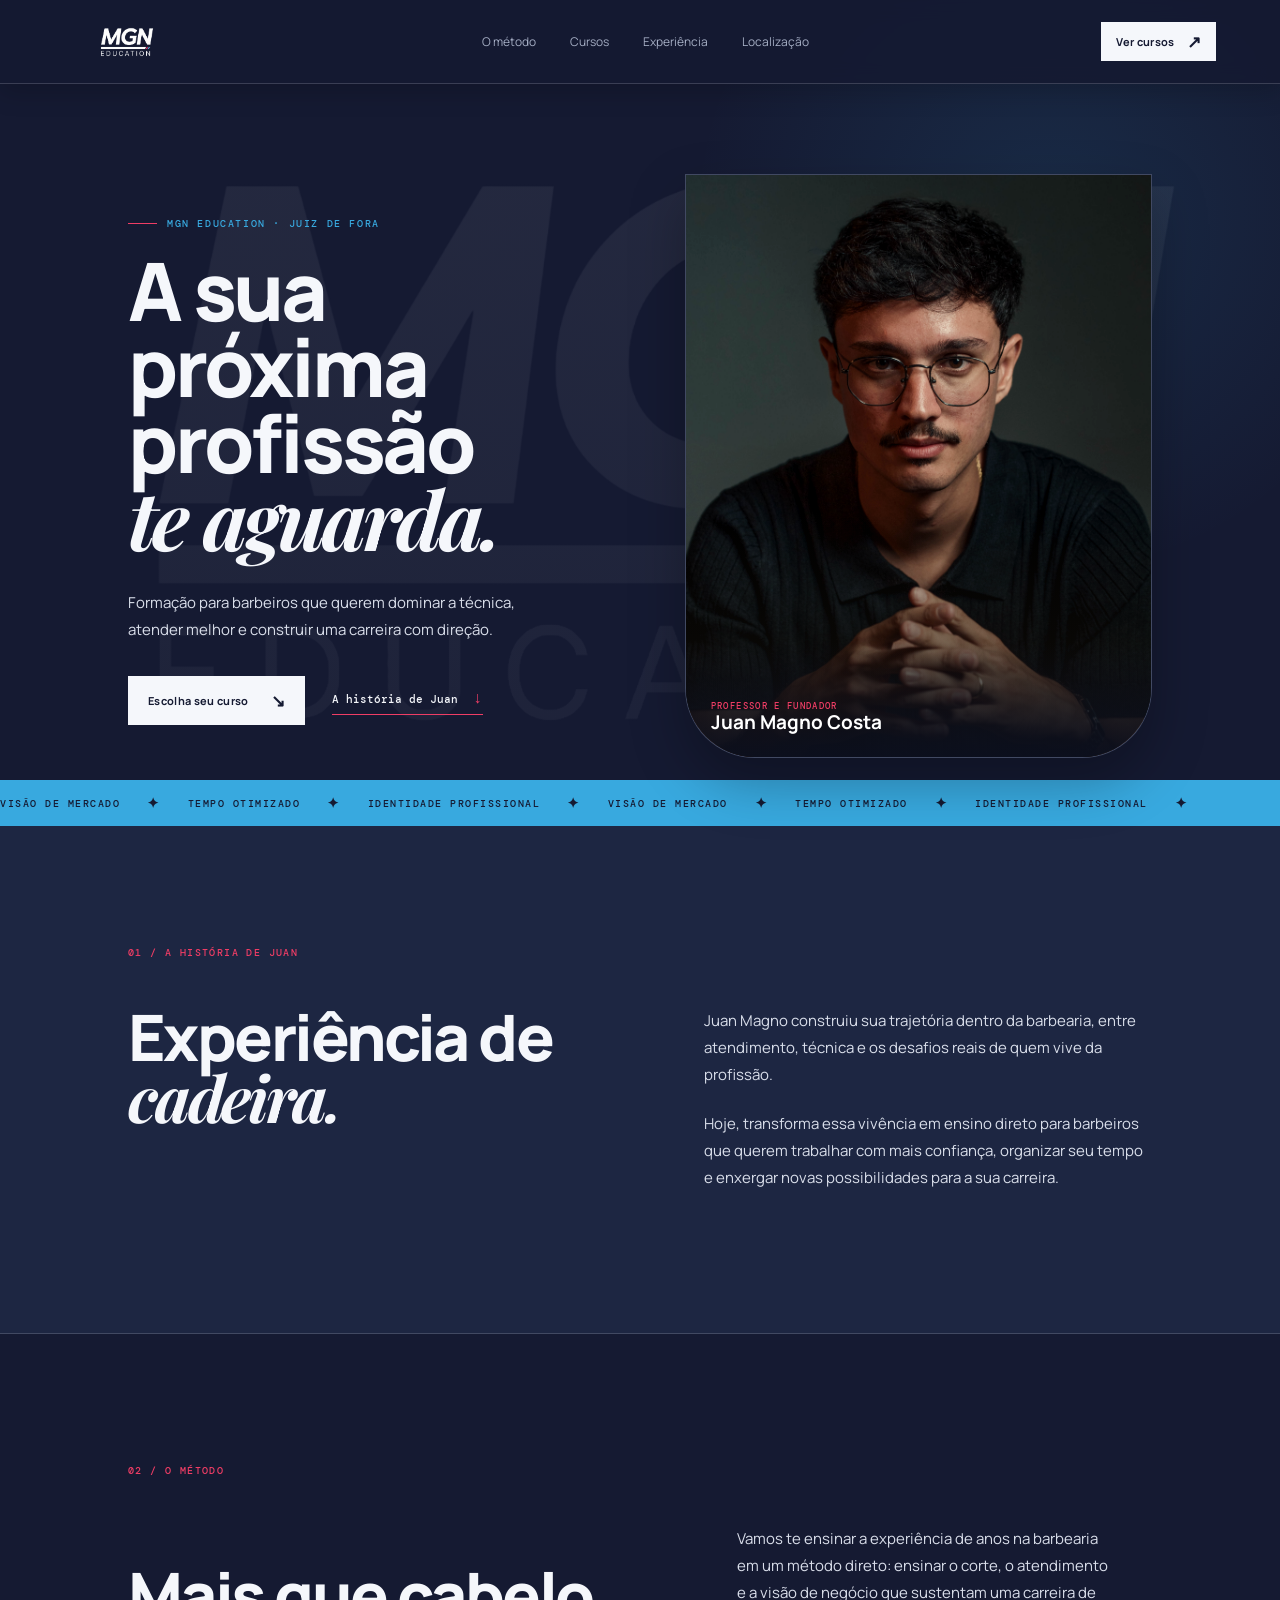
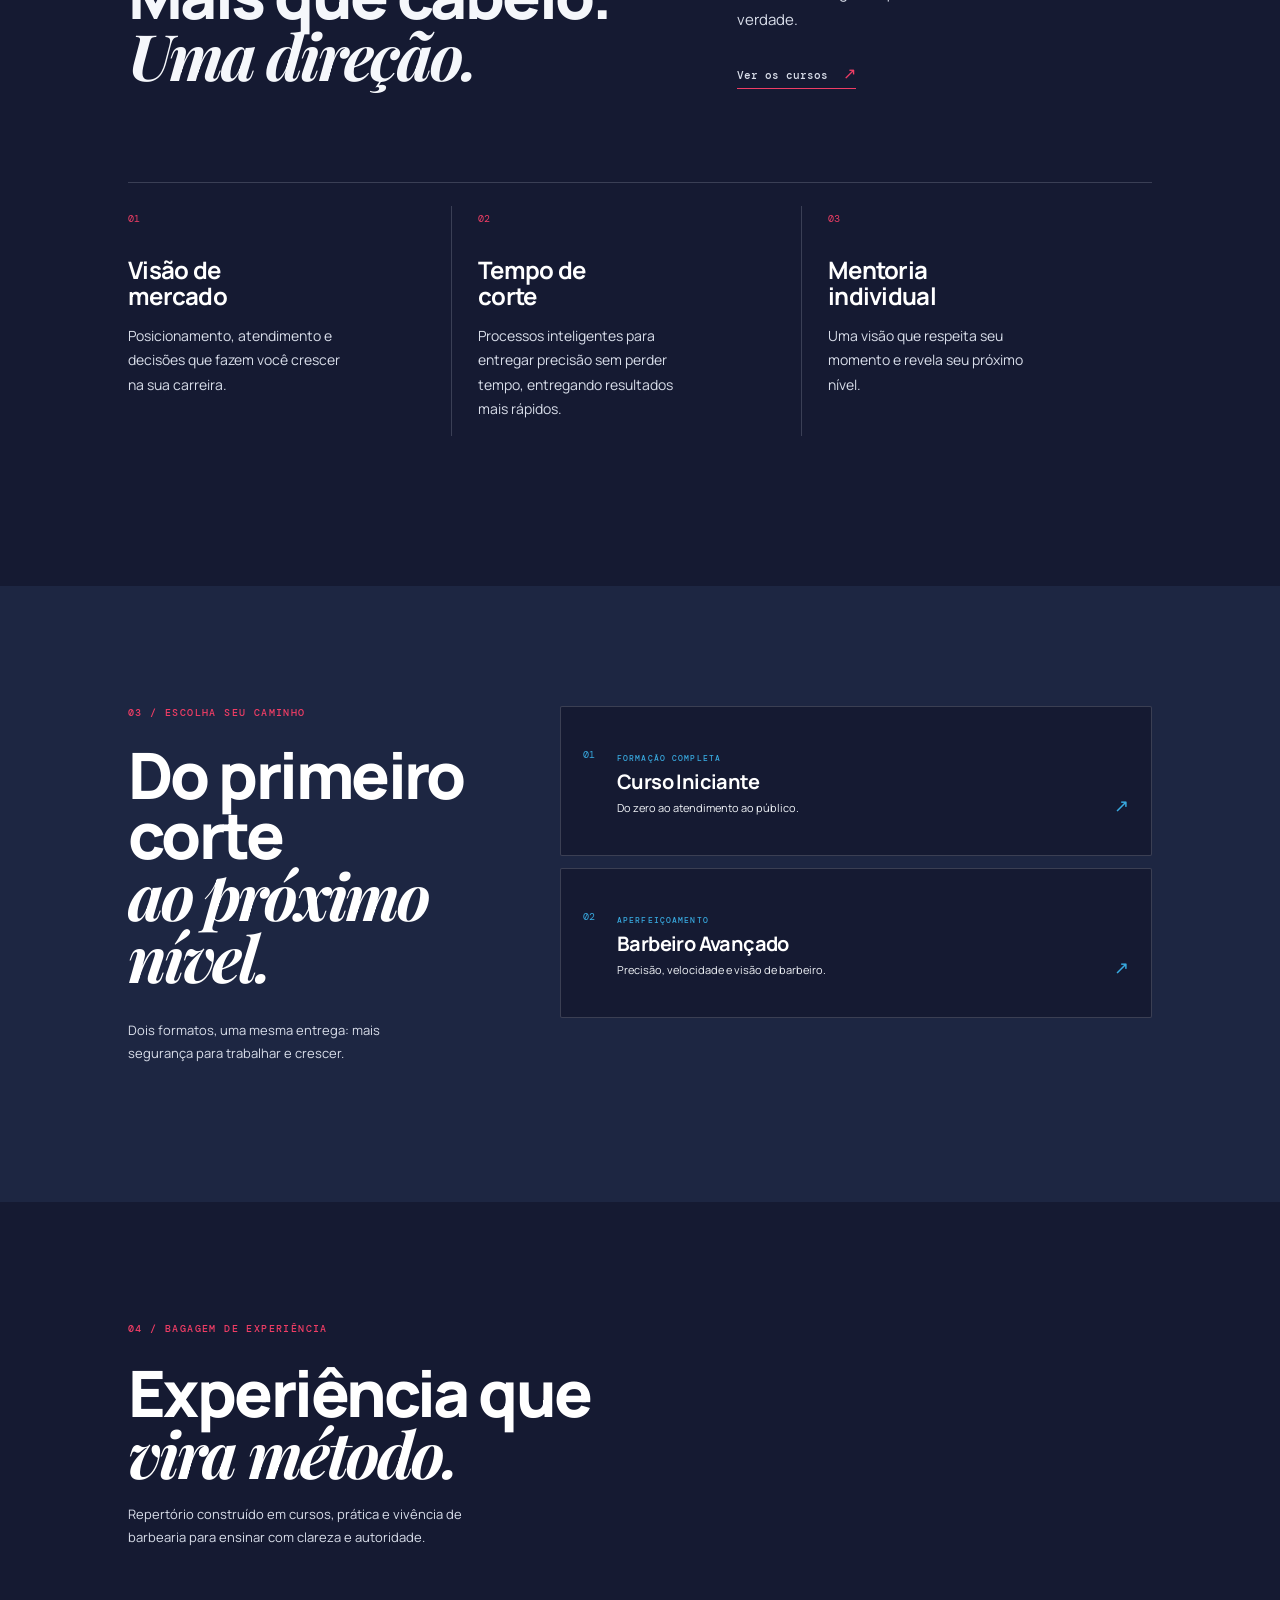
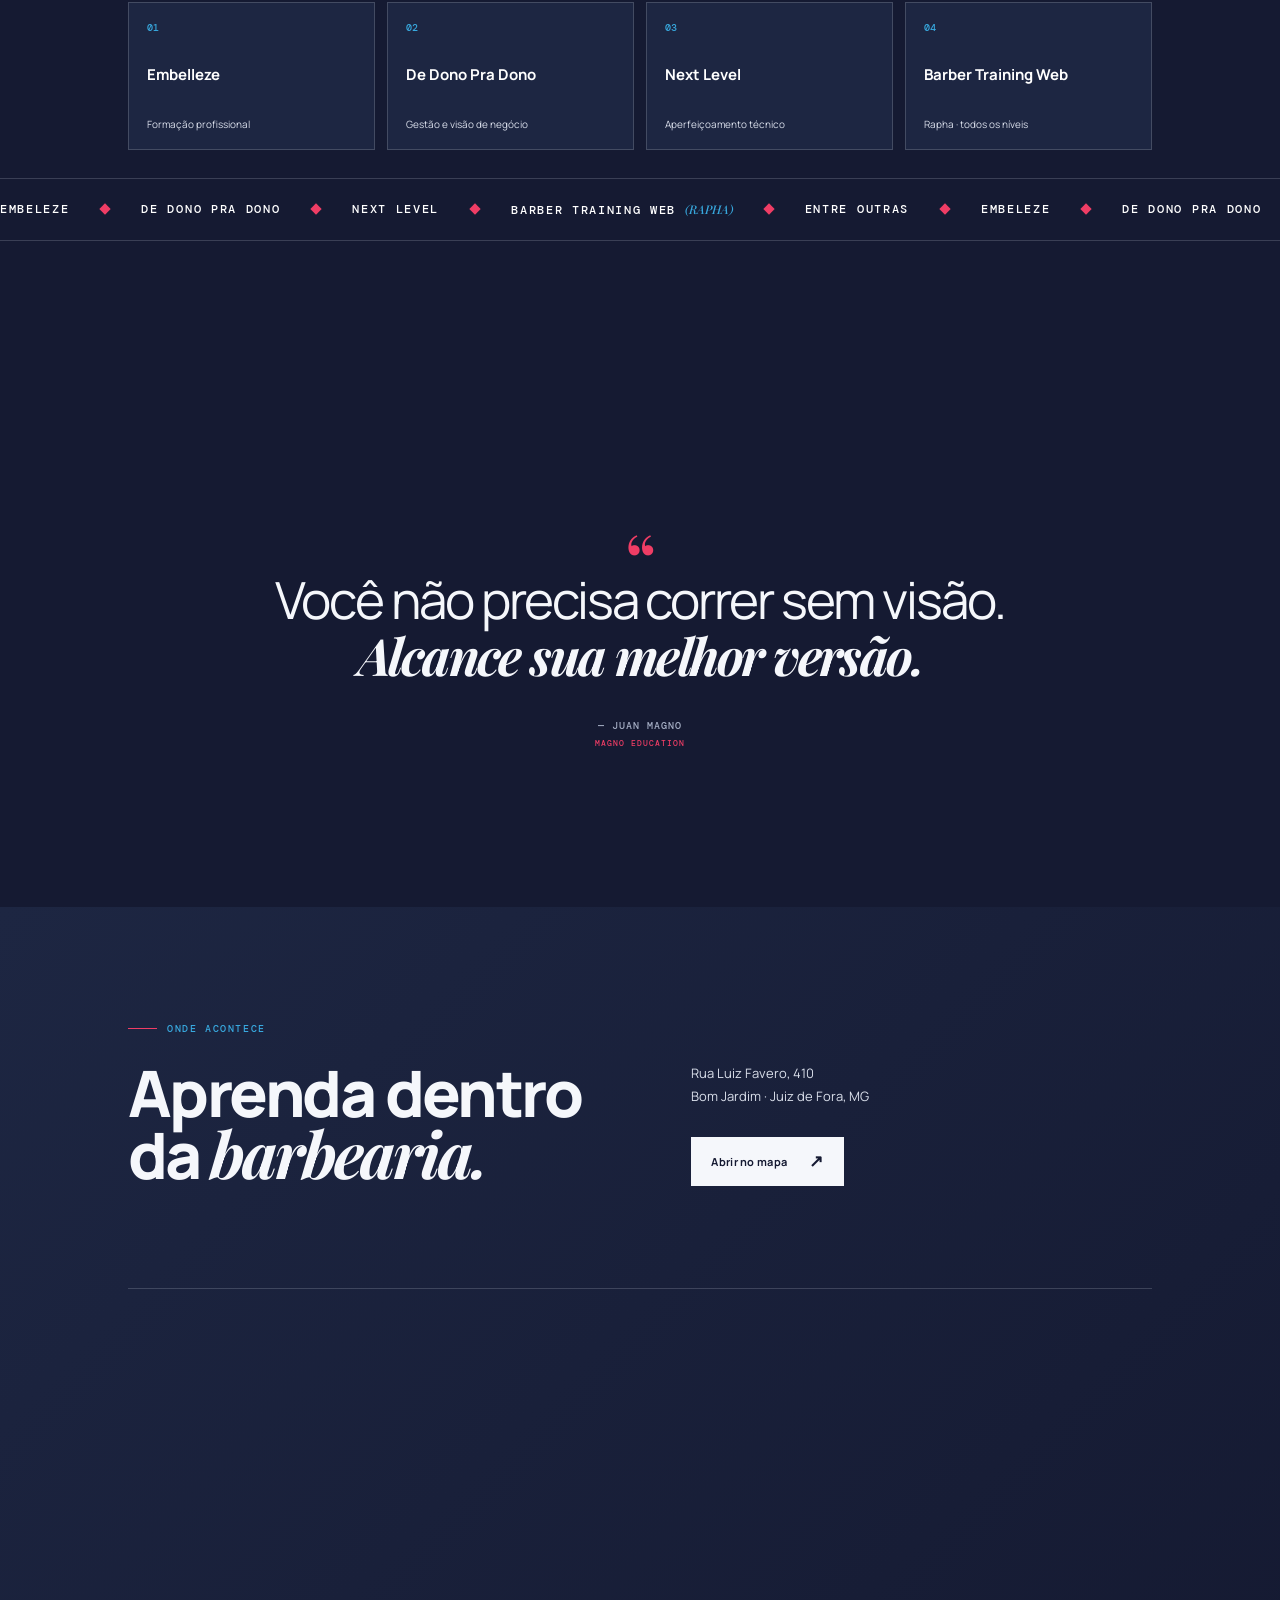
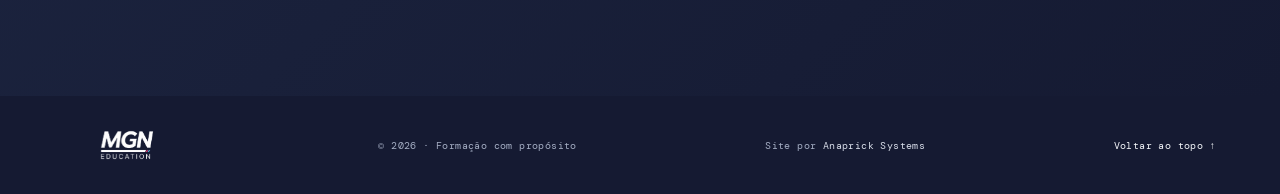
==== Front_end/index.html @ a9d497ba "Atualizacão na responsividade" ====
<!doctype html>
<html lang="pt-BR">

<head>
    <meta charset="UTF-8" />
    <meta name="viewport" content="width=device-width, initial-scale=1.0" />
    <link rel="icon" type="image/png" href="../img/logo-icon.png" />
    <meta name="description"
        content="Magno Education: formação para barbeiros que querem dominar técnica, tempo e visão de mercado." />
    <title>Magno Education | Corte com direção</title>
    <link rel="preconnect" href="https://fonts.googleapis.com" />
    <link rel="preconnect" href="https://fonts.gstatic.com" crossorigin />
    <link
        href="https://fonts.googleapis.com/css2?family=DM+Mono:wght@400;500&family=Manrope:wght@400;500;600;700;800&family=Playfair+Display:ital,wght@0,700;1,700&display=swap"
        rel="stylesheet" />
    <link rel="stylesheet" href="styles.css" />
    <link rel="stylesheet" href="brand.css" />
</head>

<body>
    <header class="site-header">
        <a class="brand" href="#top" aria-label="Magno Education, início">
            <img class="logo-image" src="../img/logo.png" alt="MGN Education" />
        </a>
        <nav class="nav-links" aria-label="Navegação principal">
            <a href="#metodo">O método</a>
            <a href="#cursos">Cursos</a>
            <a href="#formacoes">Experiência</a>
            <a href="#localizacao">Localização</a>
        </nav>
        <a class="button button-small" href="#cursos">Ver cursos <span>↗</span></a>
    </header>

    <main id="top">
        <section class="hero section-pad">
            <div class="hero-copy reveal">
                <p class="eyebrow"><span class="eyebrow-line"></span> MGN Education · Juiz de Fora</p>
                <h1>A sua próxima<br />profissão<br /><em>te aguarda.</em></h1>
                <p class="hero-intro">Formação para barbeiros que querem dominar a técnica, atender melhor e construir
                    uma carreira com direção.</p>
                <div class="hero-actions">
                    <a class="button" href="#cursos">Escolha seu curso <span>↘</span></a>
                    <a class="text-link" href="#historia">A história de Juan <span>↓</span></a>
                </div>
            </div>
            <div class="hero-visual reveal-delay">
                <div class="portrait-frame">
                    <img src="../img/juan.JPEG" alt="Juan Magno Costa, professor e fundador da MGN Education" />
                    <div class="portrait-label"><span>PROFESSOR E FUNDADOR</span><strong>Juan Magno Costa</strong>
                        <!-- <small>Formação para quem vive da barbearia</small> -->
                    </div>
                </div>
            </div>
        </section>

        <div class="ticker" aria-label="Princípios da Magno Education">
            <div class="ticker-track"><span>VISÃO DE MERCADO</span><b>✦</b><span>TEMPO
                    OTIMIZADO</span><b>✦</b><span>IDENTIDADE PROFISSIONAL</span><b>✦</b><span>VISÃO DE
                    MERCADO</span><b>✦</b><span>TEMPO OTIMIZADO</span><b>✦</b><span>IDENTIDADE
                    PROFISSIONAL</span><b>✦</b></div>
        </div>

        <section class="story section-pad" id="historia">
            <div class="section-index">01 / A história de Juan</div>
            <div class="story-content">
                <h2>Experiência de<br /><em>cadeira.</em></h2>
                <div class="intro-text">
                    <p>Juan Magno construiu sua trajetória dentro da barbearia, entre atendimento, técnica e os
                        desafios reais de quem vive da profissão.</p>
                    <p>Hoje, transforma essa vivência em ensino direto para barbeiros que querem trabalhar com mais
                        confiança, organizar seu tempo e enxergar novas possibilidades para a sua carreira.</p>
                </div>
            </div>
        </section>

        <section class="intro section-pad" id="metodo">
            <div class="section-index">02 / O método</div>
            <div class="intro-content">
                <h2>Mais que cabelo.<br /><em>Uma direção.</em></h2>
                <div class="intro-text">
                    <p>Vamos te ensinar a experiência de anos na barbearia em um método direto: ensinar o corte, o
                        atendimento e a visão de negócio que sustentam uma carreira de verdade.</p><a class="text-link"
                        href="#cursos">Ver os cursos <span>↗</span></a>
                </div>
            </div>
            <div class="principles">
                <article><span>01</span>
                    <h3>Visão de<br />mercado</h3>
                    <p>Posicionamento, atendimento e decisões que fazem você crescer na sua carreira.</p>
                </article>
                <article><span>02</span>
                    <h3>Tempo de<br />corte</h3>
                    <p>Processos inteligentes para entregar precisão sem perder tempo, entregando resultados mais rápidos.</p>
                </article>
                <article><span>03</span>
                    <h3>Mentoria<br />individual</h3>
                    <p>Uma visão que respeita seu momento e revela seu próximo nível.</p>
                </article>
            </div>
        </section>

        <section class="education section-pad" id="cursos">
            <div class="education-heading">
                <div class="section-index">03 / Escolha seu caminho</div>
                <h2>Do primeiro corte<br /><em>ao próximo nível.</em></h2>
                <p>Dois formatos, uma mesma entrega: mais segurança para trabalhar e crescer.</p>
            </div>
            <div class="course-list">
                <a class="course" href="curso-iniciante.html"><span class="course-number">01</span>
                    <div><small>FORMAÇÃO COMPLETA</small><strong>Curso Iniciante</strong>
                        <p>Do zero ao atendimento ao público.</p>
                    </div><span class="course-arrow">↗</span>
                </a>
                <a class="course" href="curso-avancado.html"><span class="course-number">02</span>
                    <div><small>APERFEIÇOAMENTO</small><strong>Barbeiro Avançado</strong>
                        <p>Precisão, velocidade e visão de barbeiro.</p>
                    </div><span class="course-arrow">↗</span>
                </a>
            </div>
        </section>

        <section class="training section-pad" id="formacoes">
            <div class="section-index">04 / Bagagem de experiência</div>
            <h2>Experiência que<br /><em>vira método.</em></h2>
            <p class="training-intro">Repertório construído em cursos, prática e vivência de barbearia para ensinar com
                clareza e autoridade.</p>
            <div class="training-cards">
                <article><span>01</span><strong>Embelleze</strong><small>Formação profissional</small></article>
                <article><span>02</span><strong>De Dono Pra Dono</strong><small>Gestão e visão de negócio</small>
                </article>
                <article><span>03</span><strong>Next Level</strong><small>Aperfeiçoamento técnico</small></article>
                <article><span>04</span><strong>Barber Training Web</strong><small>Rapha · todos os níveis</small>
                </article>
            </div>
            <div class="training-rail">
                <div class="training-track"><span>EMBELEZE</span><b>✦</b><span>DE DONO PRA DONO</span><b>✦</b><span>NEXT
                        LEVEL</span><b>✦</b><span>BARBER TRAINING WEB <i>(RAPHA)</i></span><b>✦</b><span>ENTRE
                        OUTRAS</span><b>✦</b><span>EMBELEZE</span><b>✦</b><span>DE DONO PRA
                        DONO</span><b>✦</b><span>NEXT LEVEL</span><b>✦</b><span>BARBER TRAINING WEB
                        <i>(RAPHA)</i></span><b>✦</b></div>
            </div>
        </section>

        <section class="quote-section section-pad">
            <div class="quote-mark">“</div>
            <blockquote>Você não precisa correr sem visão.<br /><em>Alcance sua melhor versão.</em></blockquote>
            <div class="quote-credit">— Juan Magno<br /><small>Magno Education</small></div>
        </section>

        <section class="contact section-pad" id="contato">
            <div>
                <p class="eyebrow"><span class="eyebrow-line"></span> Onde acontece</p>
                <h2 id="localizacao">Aprenda dentro<br />da <em>barbearia.</em></h2>
            </div>
            <div class="contact-side">
                <p>Rua Luiz Favero, 410<br />Bom Jardim · Juiz de Fora, MG</p><a class="button"
                    href="https://www.google.com/maps/search/?api=1&query=Rua+Luiz+Favero%2C+410%2C+Bom+Jardim%2C+Juiz+de+Fora%2C+MG"
                    target="_blank" rel="noreferrer">Abrir no mapa <span>↗</span></a>
            </div>
            <div class="map-wrap"><iframe title="Mapa da MGN Education"
                    src="https://www.google.com/maps?q=Rua+Luiz+Favero,+410,+Bom+Jardim,+Juiz+de+Fora,+MG&output=embed"
                    loading="lazy" allowfullscreen referrerpolicy="no-referrer-when-downgrade"></iframe></div>
        </section>
    </main>

    <footer class="site-footer"><a class="brand" href="#top"><img class="logo-image" src="../img/logo.png"
                alt="MGN Education" /></a><span>© 2026 · Formação com propósito</span><span>Site por <a
                href="https://anaprick.vercel.app/" target="_blank" rel="noreferrer">Anaprick Systems</a></span><a
            href="#top">Voltar ao topo ↑</a></footer>
    <script src="script.js"></script>
</body>

</html>
---- Front_end/styles.css ----
:root {
    --ink: #f5f7fb;
    --paper: #11172d;
    --cream: #18213b;
    --gold: #ef3d65;
    --muted: #a5aec4;
    --line: rgba(225, 232, 245, .18);
    --blue: #38a9df
}

body {
    background: var(--paper);
    color: var(--ink);
    background-image: linear-gradient(rgba(17, 23, 45, .9), rgba(17, 23, 45, .96)), url('img/logo-mgn.jpeg');
    background-size: cover;
    background-attachment: fixed
}

@media(max-width:700px) {
    .logo-image {
        width: 108px
    }

    .hero {
        background: transparent
    }

    .course-meta {
        gap: 20px;
        flex-wrap: wrap;
        margin-top: 38px
    }

    .course-hero {
        min-height: 550px;
        padding-top: 70px
    }

    .course-hero h1 {
        font-size: 65px
    }

    .course-detail {
        display: flex;
        flex-direction: column;
        gap: 48px;
        padding-top: 85px;
        padding-bottom: 90px
    }

    .course-cta {
        padding-top: 85px;
        padding-bottom: 95px
    }

    .map-wrap iframe {
        height: 240px
    }
}

:root {
    --ink: #f5f7fb;
    --paper: #151A32;
    --cream: #1d2642;
    --gold: #ef3d65;
    --muted: #a5aec4;
    --line: rgba(225, 232, 245, .18);
    --blue: #38a9df;
    --serif: 'Playfair Display', Georgia, serif;
    --sans: 'Manrope', sans-serif;
    --mono: 'DM Mono', monospace
}

body {
    background: var(--paper);
    color: var(--ink);
    font-family: var(--sans);
    background-image: linear-gradient(rgba(21, 26, 50, .93), rgba(21, 26, 50, .97)), url('img/logo-mgn.jpeg');
    background-size: cover;
    background-attachment: fixed
}

.site-header {
    border-color: var(--line);
    background: rgba(21, 26, 50, .88);
    backdrop-filter: blur(10px)
}

.logo-image {
    width: 126px;
    height: 46px;
    object-fit: cover;
    object-position: center;
    mix-blend-mode: screen
}

.brand b,
.eyebrow,
.course-number,
.course-arrow {
    color: var(--blue)
}

.hero {
    background: radial-gradient(circle at 82% 28%, rgba(56, 169, 223, .12), transparent 30%), transparent
}

.hero-intro,
.intro-text,
.principles p,
.education-heading>p,
.contact-side p,
.training-intro {
    color: var(--muted)
}

.button {
    background: var(--ink);
    color: var(--paper)
}

.button:hover {
    background: var(--gold);
    color: white
}

.portrait-frame {
    border: 1px solid var(--line);
    background: var(--cream)
}

.portrait-frame img {
    filter: grayscale(.2) contrast(1.08)
}

.circle-note {
    background: var(--gold);
    color: white
}

.ticker {
    background: var(--blue);
    color: var(--paper)
}

.education {
    background: var(--cream)
}

.contact {
    background: linear-gradient(135deg, #1d2642, #151A32)
}

.map-wrap {
    grid-column: 1/-1;
    border-top: 1px solid var(--line);
    padding-top: 22px
}

.map-wrap iframe {
    display: block;
    width: 100%;
    height: 280px;
    border: 0;
    filter: grayscale(1) invert(.9) hue-rotate(175deg);
    opacity: .78
}

.training {
    padding-top: 120px;
    padding-bottom: 120px;
    overflow: hidden
}

.training h2 {
    font-size: clamp(48px, 5vw, 77px);
    margin: 28px 0 20px
}

.training-intro {
    max-width: 380px;
    line-height: 1.8;
    font-size: 13px
}

.training-rail {
    margin-top: 75px;
    margin-left: -10vw;
    margin-right: -10vw;
    overflow: hidden;
    border-top: 1px solid var(--line);
    border-bottom: 1px solid var(--line);
    padding: 22px 0
}

.training-track {
    display: flex;
    align-items: center;
    gap: 30px;
    width: max-content;
    animation: marquee 32s linear infinite;
    font: 500 12px var(--mono);
    letter-spacing: .14em
}

.training-track b {
    color: var(--gold);
    font-size: 15px
}

.training-track i {
    font-family: var(--serif);
    color: var(--blue);
    letter-spacing: 0
}

.course-page .site-header {
    position: relative
}

.course-hero {
    min-height: 610px;
    padding-top: 110px;
    display: flex;
    flex-direction: column;
    justify-content: center;
    background: radial-gradient(circle at 78% 40%, rgba(56, 169, 223, .13), transparent 28%)
}

.course-hero h1 {
    font-size: clamp(60px, 9vw, 130px);
    margin: 28px 0
}

.course-lead {
    max-width: 530px;
    color: var(--muted);
    line-height: 1.8
}

.course-meta {
    display: flex;
    gap: 48px;
    margin-top: 55px;
    border-top: 1px solid var(--line);
    padding-top: 22px
}

.course-meta span {
    font: 11px var(--mono);
    color: var(--muted);
    display: grid;
    gap: 10px
}

.course-meta b {
    font-weight: 400;
    text-transform: uppercase;
    color: var(--blue);
    letter-spacing: .1em
}

.course-detail {
    background: var(--cream);
    display: grid;
    grid-template-columns: 1fr 1fr;
    gap: 10vw;
    padding-top: 125px;
    padding-bottom: 125px
}

.detail-copy {
    max-width: 470px;
    color: var(--muted);
    line-height: 1.8
}

.detail-copy ul {
    list-style: none;
    padding: 15px 0 0;
    margin: 0
}

.detail-copy li {
    border-top: 1px solid var(--line);
    padding: 17px 0;
    color: var(--ink);
    font-size: 13px
}

.detail-copy li:before {
    content: '↗';
    color: var(--gold);
    margin-right: 15px
}

.course-cta {
    padding-top: 125px;
    padding-bottom: 140px
}

.course-cta h2 {
    font-size: clamp(54px, 7vw, 94px);
    margin: 24px 0 38px
}

.advanced-page .course-cta {
    background: linear-gradient(120deg, #19253e, #151A32)
}

@media(max-width:700px) {
    .logo-image {
        width: 108px
    }

    .hero {
        background: transparent
    }

    .course-meta {
        gap: 20px;
        flex-wrap: wrap;
        margin-top: 38px
    }

    .course-hero {
        min-height: 550px;
        padding-top: 70px
    }

    .course-hero h1 {
        font-size: 65px
    }

    .course-detail {
        display: flex;
        flex-direction: column;
        gap: 48px;
        padding-top: 85px;
        padding-bottom: 90px
    }

    .course-cta {
        padding-top: 85px;
        padding-bottom: 95px
    }

    .training {
        padding-top: 85px;
        padding-bottom: 90px
    }

    .training-rail {
        margin-left: -6vw;
        margin-right: -6vw
    }

    .map-wrap iframe {
        height: 240px
    }
}

.site-header {
    border-color: var(--line);
    background: rgba(17, 23, 45, .84);
    backdrop-filter: blur(10px)
}

.logo-image {
    width: 126px;
    height: 46px;
    object-fit: cover;
    object-position: center;
    mix-blend-mode: screen
}

.brand b,
.eyebrow,
.course-number,
.course-arrow {
    color: var(--blue)
}

.hero {
    background: radial-gradient(circle at 82% 28%, rgba(56, 169, 223, .12), transparent 30%), transparent
}

.hero-intro,
.intro-text,
.principles p,
.education-heading>p,
.contact-side p {
    color: var(--muted)
}

.button {
    background: var(--ink);
    color: var(--paper)
}

.button:hover {
    background: var(--gold);
    color: white
}

.portrait-frame {
    border: 1px solid var(--line);
    background: var(--cream)
}

.portrait-frame img {
    filter: grayscale(.2) contrast(1.08)
}

.circle-note {
    background: var(--gold);
    color: white
}

.ticker {
    background: var(--blue);
    color: var(--paper)
}

.education {
    background: var(--cream)
}

.contact {
    background: linear-gradient(135deg, #18213b, #11172d)
}

.map-wrap {
    grid-column: 1/-1;
    border-top: 1px solid var(--line);
    padding-top: 22px
}

.map-wrap iframe {
    display: block;
    width: 100%;
    height: 280px;
    border: 0;
    filter: grayscale(1) invert(.9) hue-rotate(175deg);
    opacity: .78
}

.course-page .site-header {
    position: relative
}

.course-hero {
    min-height: 610px;
    padding-top: 110px;
    display: flex;
    flex-direction: column;
    justify-content: center;
    background: radial-gradient(circle at 78% 40%, rgba(56, 169, 223, .13), transparent 28%)
}

.course-hero h1 {
    font-size: clamp(60px, 9vw, 130px);
    margin: 28px 0
}

.course-lead {
    max-width: 530px;
    color: var(--muted);
    line-height: 1.8
}

.course-meta {
    display: flex;
    gap: 48px;
    margin-top: 55px;
    border-top: 1px solid var(--line);
    padding-top: 22px
}

.course-meta span {
    font: 11px var(--mono);
    color: var(--muted);
    display: grid;
    gap: 10px
}

.course-meta b {
    font-weight: 400;
    text-transform: uppercase;
    color: var(--blue);
    letter-spacing: .1em
}

.course-detail {
    background: var(--cream);
    display: grid;
    grid-template-columns: 1fr 1fr;
    gap: 10vw;
    padding-top: 125px;
    padding-bottom: 125px
}

.detail-copy {
    max-width: 470px;
    color: var(--muted);
    line-height: 1.8
}

.detail-copy ul {
    list-style: none;
    padding: 15px 0 0;
    margin: 0
}

.detail-copy li {
    border-top: 1px solid var(--line);
    padding: 17px 0;
    color: var(--ink);
    font-size: 13px
}

.detail-copy li:before {
    content: '↗';
    color: var(--gold);
    margin-right: 15px
}

.course-cta {
    padding-top: 125px;
    padding-bottom: 140px
}

.course-cta h2 {
    font-size: clamp(54px, 7vw, 94px);
    margin: 24px 0 38px
}

.advanced-page .course-cta {
    background: linear-gradient(120deg, #19253e, #11172d)
}

@media(max-width:700px) {
    .logo-image {
        width: 108px
    }

    .hero {
        background: transparent
    }

    .course-meta {
        gap: 20px;
        flex-wrap: wrap;
        margin-top: 38px
    }

    .course-hero {
        min-height: 550px;
        padding-top: 70px
    }

    .course-hero h1 {
        font-size: 65px
    }

    .course-detail {
        display: flex;
        flex-direction: column;
        gap: 48px;
        padding-top: 85px;
        padding-bottom: 90px
    }

    .course-cta {
        padding-top: 85px;
        padding-bottom: 95px
    }

    .map-wrap iframe {
        height: 240px
    }
}

:root {
    --ink: #171614;
    --paper: #f2eee7;
    --cream: #e8e1d5;
    --gold: #c7944d;
    --muted: #736e66;
    --line: rgba(23, 22, 20, .18);
    --serif: 'Playfair Display', Georgia, serif;
    --sans: 'Manrope', sans-serif;
    --mono: 'DM Mono', monospace
}

* {
    box-sizing: border-box
}

html {
    scroll-behavior: smooth
}

body {
    margin: 0;
    background: var(--paper);
    color: var(--ink);
    font-family: var(--sans);
    font-size: 15px
}

a {
    color: inherit;
    text-decoration: none
}

.site-header {
    height: 84px;
    display: flex;
    align-items: center;
    justify-content: space-between;
    padding: 0 5vw;
    border-bottom: 1px solid var(--line);
    position: absolute;
    top: 0;
    left: 0;
    right: 0;
    z-index: 2
}

.brand {
    display: flex;
    align-items: center;
    gap: 10px;
    font-size: 11px;
    letter-spacing: .14em;
    font-weight: 800
}

.brand b {
    color: var(--gold);
    font-weight: 800
}

.brand-mark {
    display: grid;
    place-items: center;
    width: 32px;
    height: 32px;
    border: 1px solid var(--gold);
    font-family: var(--serif);
    font-size: 20px;
    font-style: italic;
    color: var(--gold)
}

.nav-links {
    display: flex;
    gap: 34px;
    color: var(--muted);
    font-size: 12px
}

.nav-links a:hover,
.text-link:hover {
    color: var(--gold)
}

.button {
    display: inline-flex;
    align-items: center;
    gap: 22px;
    background: var(--ink);
    color: var(--paper);
    padding: 17px 20px;
    font-size: 11px;
    letter-spacing: .03em;
    font-weight: 700;
    transition: background .25s, transform .25s
}

.button:hover {
    background: var(--gold);
    transform: translateY(-3px)
}

.button span {
    font-size: 17px;
    line-height: 0
}

.button-small {
    padding: 12px 15px;
    gap: 12px
}

.section-pad {
    padding-left: 10vw;
    padding-right: 10vw
}

.hero {
    min-height: 780px;
    padding-top: 152px;
    display: grid;
    grid-template-columns: 1fr 1fr;
    align-items: center;
    gap: 7vw;
    background: radial-gradient(circle at 14% 68%, rgba(199, 148, 77, .11), transparent 25%), var(--paper)
}

.eyebrow {
    font: 500 10px var(--mono);
    text-transform: uppercase;
    letter-spacing: .16em;
    color: var(--gold);
    display: flex;
    align-items: center;
    gap: 10px
}

.eyebrow-line {
    height: 1px;
    width: 29px;
    background: var(--gold)
}

h1,
h2 {
    font-size: clamp(52px, 6.3vw, 100px);
    line-height: .94;
    letter-spacing: -.04em;
    margin: 23px 0 30px;
    font-weight: 800
}

em {
    font-family: var(--serif);
    font-weight: 700;
    letter-spacing: -.05em
}

.hero-intro {
    color: var(--muted);
    line-height: 1.8;
    max-width: 390px;
    margin-bottom: 33px
}

.hero-actions {
    display: flex;
    align-items: center;
    gap: 27px
}

.text-link {
    font: 500 11px var(--mono);
    border-bottom: 1px solid var(--gold);
    padding-bottom: 6px
}

.text-link span {
    color: var(--gold);
    font-size: 16px;
    margin-left: 8px
}

.hero-visual {
    position: relative;
    justify-self: end;
    width: min(100%, 470px)
}

.portrait-frame {
    position: relative;
    aspect-ratio: 4/5;
    overflow: hidden
}

.portrait-frame:after {
    content: '';
    position: absolute;
    inset: 0;
    background: linear-gradient(180deg, transparent 58%, rgba(20, 17, 12, .8));
    pointer-events: none
}

.portrait-frame img {
    width: 100%;
    height: 100%;
    object-fit: cover;
    filter: saturate(.72);
    /* transition: transform .7s cubic-bezier(.2, .7, .2, 1) */
}

.portrait-frame:hover img {
    transform: scale(1.07)
}

.portrait-label {
    position: absolute;
    bottom: 25px;
    left: 28px;
    color: var(--paper);
    z-index: 1;
    display: grid;
    grid-template-columns: auto 1fr;
    column-gap: 12px;
    line-height: 1.1
}

.portrait-label span {
    font: 11px var(--mono);
    /* color: var(--gold) */
}

.portrait-label strong {
    font-size: 14px
}

.portrait-label small {
    grid-column: 2;
    color: #c7c0b5;
    font-size: 10px;
    margin-top: 5px
}

.circle-note {
    position: absolute;
    right: -48px;
    top: 47px;
    width: 104px;
    height: 104px;
    border-radius: 50%;
    background: var(--gold);
    display: grid;
    place-content: center;
    text-align: center;
    font: 700 13px var(--serif);
    line-height: 0.5;
    transform: rotate(8deg);
    animation: float 4s ease-in-out infinite
}

.circle-note i {
    font-weight: 400
}

.ticker {
    overflow: hidden;
    background: var(--gold);
    color: var(--ink);
    padding: 14px 0;
    font: 500 10px var(--mono);
    letter-spacing: .15em
}

.ticker-track {
    display: flex;
    width: max-content;
    align-items: center;
    gap: 27px;
    animation: marquee 28s linear infinite
}

.ticker b {
    font-size: 14px
}

.intro {
    padding-top: 130px;
    padding-bottom: 150px
}

.section-index {
    font: 500 10px var(--mono);
    color: var(--gold);
    letter-spacing: .14em;
    text-transform: uppercase
}

.intro-content {
    display: grid;
    grid-template-columns: 1.1fr .9fr;
    gap: 8vw;
    align-items: end;
    margin-top: 48px
}

.intro h2,
.education h2,
.contact h2 {
    font-size: clamp(48px, 5vw, 77px);
    margin: 0
}

.intro-text {
    max-width: 380px;
    color: var(--muted);
    line-height: 1.8
}

.intro-text p {
    margin: 0 0 27px
}

.principles {
    display: grid;
    grid-template-columns: repeat(3, 1fr);
    gap: 26px;
    border-top: 1px solid var(--line);
    margin-top: 95px;
    padding-top: 23px
}

.principles article {
    min-height: 180px;
    border-right: 1px solid var(--line);
    padding-right: 30px
}

.principles article:last-child {
    border: 0
}

.principles span,
.course-number {
    font: 10px var(--mono);
    color: var(--gold)
}

h3 {
    font-size: 19px;
    line-height: 1.1;
    margin: 30px 0 14px;
    letter-spacing: -.03em
}

.principles p {
    font-size: 12px;
    line-height: 1.7;
    color: var(--muted);
    max-width: 220px
}

.education {
    background: var(--ink);
    color: var(--paper);
    display: grid;
    grid-template-columns: .8fr 1.2fr;
    gap: 9vw;
    padding-top: 120px;
    padding-bottom: 125px
}

.education .section-index {
    color: var(--gold)
}

.education-heading>p {
    color: #a7a199;
    line-height: 1.7;
    max-width: 240px;
    font-size: 12px;
    margin-top: 30px
}

.course-list {
    border-top: 1px solid rgba(242, 238, 231, .25)
}

.course {
    display: grid;
    grid-template-columns: 45px 1fr auto;
    align-items: center;
    min-height: 110px;
    border-bottom: 1px solid rgba(242, 238, 231, .25);
    transition: padding .3s, background .3s
}

.course:hover {
    padding-left: 14px;
    background: rgba(199, 148, 77, .08)
}

.course strong {
    display: block;
    font-size: 21px;
    letter-spacing: -.03em
}

.course small {
    display: block;
    color: #a7a199;
    font-size: 10px;
    margin-top: 8px
}

.course i {
    font-family: var(--serif);
    font-weight: 400;
    color: var(--gold)
}

.course-arrow {
    color: var(--gold);
    font-size: 23px
}

.quote-section {
    text-align: center;
    padding-top: 145px;
    padding-bottom: 150px
}

.quote-mark {
    font: 80px var(--serif);
    color: var(--gold);
    height: 65px
}

.quote-section blockquote {
    font-size: clamp(32px, 4vw, 59px);
    line-height: 1.1;
    letter-spacing: -.04em;
    margin: 0
}

.quote-credit {
    font: 500 10px var(--mono);
    letter-spacing: .1em;
    text-transform: uppercase;
    color: var(--muted);
    margin-top: 35px
}

.quote-credit small {
    color: var(--gold);
    line-height: 3
}

.contact {
    background: var(--cream);
    display: grid;
    grid-template-columns: 1fr 1fr;
    gap: 8vw;
    padding-top: 105px;
    padding-bottom: 105px
}

.contact h2 {
    margin-top: 28px
}

.contact-side {
    align-self: end;
    max-width: 350px
}

.contact-side p {
    line-height: 1.8;
    color: var(--muted);
    font-size: 13px;
    margin-bottom: 28px
}

.site-footer {
    display: flex;
    justify-content: space-between;
    align-items: center;
    padding: 26px 5vw;
    font: 10px var(--mono);
    color: var(--muted);
    letter-spacing: .04em
}

.site-footer .brand {
    color: var(--ink);
    font-family: var(--sans)
}

.site-footer>a:last-child {
    color: var(--ink)
}

@keyframes marquee {
    to {
        transform: translateX(-50%)
    }
}

@keyframes float {

    0%,
    100% {
        transform: rotate(8deg) translateY(0)
    }

    50% {
        transform: rotate(3deg) translateY(-10px)
    }
}

.reveal,
.reveal-delay {
    opacity: 0;
    transform: translateY(20px);
    animation: reveal .8s .15s forwards
}

.reveal-delay {
    animation-delay: .35s
}

@keyframes reveal {
    to {
        opacity: 1;
        transform: none
    }
}

@media(max-width:700px) {
    .site-header {
        height: 70px;
        padding: 0 6vw
    }

    .nav-links {
        display: none
    }

    .site-header .button-small {
        padding: 10px
    }

    .hero {
        min-height: auto;
        padding-top: 125px;
        padding-bottom: 90px;
        display: flex;
        flex-direction: column;
        align-items: stretch;
        gap: 60px
    }

    .hero h1 {
        font-size: clamp(54px, 15vw, 76px)
    }

    .hero-visual {
        width: 86%;
        align-self: center
    }

    .circle-note {
        right: -24px;
        top: 25px;
        width: 88px;
        height: 88px;
        font-size: 11px
    }

    .hero-actions {
        align-items: flex-start;
        flex-direction: column;
        gap: 20px
    }

    .intro,
    .education,
    .quote-section,
    .contact {
        padding-top: 85px;
        padding-bottom: 90px
    }

    .intro-content,
    .education,
    .contact {
        display: flex;
        flex-direction: column;
        gap: 50px
    }

    .intro h2,
    .education h2,
    .contact h2 {
        font-size: 48px
    }

    .principles {
        grid-template-columns: 1fr;
        gap: 0;
        margin-top: 65px
    }

    .principles article {
        border-right: 0;
        border-bottom: 1px solid var(--line);
        min-height: auto;
        padding: 22px 0
    }

    .principles h3 {
        margin: 14px 0 10px
    }

    .principles p {
        margin-bottom: 3px
    }

    .course strong {
        font-size: 16px
    }

    .site-footer {
        flex-wrap: wrap;
        gap: 20px
    }

    .site-footer>span {
        order: 3;
        width: 100%
    }
}
---- Front_end/brand.css ----
.education .course {
    flex: 0 0 142px !important;
    height: 142px !important;
    align-content: center !important
}

.education .course-arrow {
    align-self: end !important;
    justify-self: end !important
}

.education .course p {
    margin-bottom: 0 !important
}

:root {
    --ink: #f5f7fb;
    --paper: #151A32;
    --cream: #1d2642;
    --gold: #ef3d65;
    --muted: #a5aec4;
    --line: rgba(225, 232, 245, .18);
    --blue: #38a9df;
    --serif: 'Playfair Display', Georgia, serif;
    --sans: 'Manrope', sans-serif;
    --mono: 'DM Mono', monospace
}

body {
    background: var(--paper);
    color: var(--ink);
    font-family: var(--sans);
    background-image: linear-gradient(rgba(21, 26, 50, .93), rgba(21, 26, 50, .97)), url('../img/logo.png');
    background-size: cover;
    background-attachment: fixed
}

.site-header {
    border-color: var(--line);
    background: rgba(21, 26, 50, .88);
    backdrop-filter: blur(10px)
}

.logo-image {
    width: 126px;
    height: 46px;
    object-fit: contain;
    object-position: center;
    mix-blend-mode: screen
}

.brand b,
.eyebrow,
.course-number,
.course-arrow {
    color: var(--blue)
}

.hero {
    background: radial-gradient(circle at 82% 28%, rgba(56, 169, 223, .12), transparent 30%), transparent
}

.hero-intro,
.intro-text,
.principles p,
.education-heading>p,
.contact-side p,
.training-intro {
    color: #d9deea
}

.button {
    background: var(--ink);
    color: var(--paper)
}

.button:hover {
    background: var(--gold);
    color: white
}

.portrait-frame {
    border: 1px solid var(--line);
    background: var(--cream)
}

.portrait-frame img {
    filter: grayscale(.15) contrast(1.1)
}

.ticker {
    background: var(--blue);
    color: var(--paper)
}

.education {
    background: var(--cream)
}

.contact {
    background: linear-gradient(135deg, #1d2642, #151A32)
}

.story {
    padding-top: 120px;
    padding-bottom: 120px;
    border-bottom: 1px solid var(--line)
}

.story-content {
    display: grid;
    grid-template-columns: 1fr 1fr;
    gap: 10vw;
    margin-top: 48px
}

.story h2 {
    font-size: clamp(48px, 5vw, 77px);
    margin: 0
}

.story .intro-text {
    max-width: 470px
}

.story .intro-text p {
    margin: 0 0 22px
}

.map-wrap {
    grid-column: 1/-1;
    border-top: 1px solid var(--line);
    padding-top: 22px
}

.map-wrap iframe {
    display: block;
    width: 100%;
    height: 280px;
    border: 0;
    filter: grayscale(1) invert(.9) hue-rotate(175deg);
    opacity: .78
}

.training {
    padding-top: 120px;
    padding-bottom: 120px;
    overflow: hidden
}

.training h2 {
    font-size: clamp(48px, 5vw, 77px);
    margin: 28px 0 20px
}

.training-intro {
    max-width: 380px;
    line-height: 1.8;
    font-size: 13px
}

.training-rail {
    margin-top: 75px;
    margin-left: -10vw;
    margin-right: -10vw;
    overflow: hidden;
    border-top: 1px solid var(--line);
    border-bottom: 1px solid var(--line);
    padding: 22px 0
}

.training-track {
    display: flex;
    align-items: center;
    gap: 30px;
    width: max-content;
    animation: marquee 32s linear infinite;
    font: 500 12px var(--mono);
    letter-spacing: .14em
}

.training-track b {
    color: var(--gold);
    font-size: 15px
}

.training-track i {
    font-family: var(--serif);
    color: var(--blue);
    letter-spacing: 0
}

.course-page .site-header {
    position: relative
}

.course-hero {
    min-height: 610px;
    padding-top: 110px;
    display: flex;
    flex-direction: column;
    justify-content: center;
    background: radial-gradient(circle at 78% 40%, rgba(56, 169, 223, .13), transparent 28%)
}

.course-hero h1 {
    font-size: clamp(60px, 9vw, 130px);
    margin: 28px 0
}

.course-lead {
    max-width: 530px;
    color: #d9deea;
    line-height: 1.8
}

.course-meta {
    display: flex;
    gap: 48px;
    margin-top: 55px;
    border-top: 1px solid var(--line);
    padding-top: 22px
}

.course-meta span {
    font: 11px var(--mono);
    color: #d9deea;
    display: grid;
    gap: 10px
}

.course-meta b {
    font-weight: 400;
    text-transform: uppercase;
    color: var(--blue);
    letter-spacing: .1em
}

.course-detail {
    background: var(--cream);
    display: grid;
    grid-template-columns: 1fr 1fr;
    gap: 10vw;
    padding-top: 125px;
    padding-bottom: 125px
}

.detail-copy {
    max-width: 470px;
    color: #d9deea;
    line-height: 1.8
}

.detail-copy ul {
    list-style: none;
    padding: 15px 0 0;
    margin: 0
}

.detail-copy li {
    border-top: 1px solid var(--line);
    padding: 17px 0;
    color: var(--ink);
    font-size: 13px
}

.detail-copy li:before {
    content: '↗';
    color: var(--gold);
    margin-right: 15px
}

.course-cta {
    padding-top: 125px;
    padding-bottom: 140px
}

.course-cta h2 {
    font-size: clamp(54px, 7vw, 94px);
    margin: 24px 0 38px
}

.advanced-page .course-cta {
    background: linear-gradient(120deg, #19253e, #151A32)
}

@media(max-width:700px) {
    .logo-image {
        width: 108px
    }

    .hero {
        background: transparent
    }

    .story {
        padding-top: 85px;
        padding-bottom: 90px
    }

    .story-content {
        display: flex;
        flex-direction: column;
        gap: 38px
    }

    .course-meta {
        gap: 20px;
        flex-wrap: wrap;
        margin-top: 38px
    }

    .course-hero {
        min-height: 550px;
        padding-top: 70px
    }

    .course-hero h1 {
        font-size: 65px
    }

    .course-detail {
        display: flex;
        flex-direction: column;
        gap: 48px;
        padding-top: 85px;
        padding-bottom: 90px
    }

    .course-cta {
        padding-top: 85px;
        padding-bottom: 95px
    }

    .training {
        padding-top: 85px;
        padding-bottom: 90px
    }

    .training-rail {
        margin-left: -6vw;
        margin-right: -6vw
    }

    .map-wrap iframe {
        height: 240px
    }
}

.story,
.education {
    background: var(--cream)
}

.portrait-label strong {
    color: #fff
}

.portrait-label small {
    color: #d9deea
}

.site-header {
    position: fixed;
    top: 0;
    left: 0;
    right: 0;
    z-index: 1000;
    width: 100%;
    box-shadow: 0 8px 24px rgba(0, 0, 0, .18)
}

.course-page .site-header {
    position: fixed
}

.course-page .course-hero {
    padding-top: 190px
}

.education .course-list {
    display: flex !important;
    flex-direction: column !important;
    gap: 18px !important;
    width: 100% !important
}

.education .course {
    width: 100% !important;
    min-height: 220px !important;
    display: grid !important;
    grid-template-columns: 34px minmax(0, 1fr) 24px !important;
    align-items: start !important;
    padding: 26px !important;
    background: #151A32 !important;
    color: #fff !important;
    border: 1px solid rgba(255, 255, 255, .16) !important
}

.education .course:hover {
    padding-left: 26px !important;
    background: #24304f !important;
    border-color: #38a9df !important;
    transform: translateY(-4px)
}

.education .course strong,
.education .course p,
.education .course-detail {
    color: #fff !important
}

.education .course>div>small,
.education .course-number,
.education .course-arrow {
    color: #38a9df !important
}

.education .course p {
    margin: 0 0 16px !important;
    line-height: 1.6
}

.education .course-detail {
    color: #38a9df !important
}

.education .course {
    min-height: 0 !important;
    height: auto !important;
    align-content: center !important;
    padding: 18px 22px !important
}

.education .course strong {
    font-size: 20px !important;
    margin: 8px 0 7px !important
}

.education .course p {
    font-size: 11px !important;
    margin: 0 0 9px !important
}

.education .course>div>small {
    font-size: 8px !important
}

.education .course-detail {
    font-size: 9px !important
}

.education .course-number {
    font-size: 10px !important
}

.education .course-arrow {
    font-size: 18px !important
}

.education .course-list {
    height: max-content !important;
    align-self: start !important
}

.education .course {
    flex: 0 0 150px !important;
    height: 150px !important;
    align-content: center !important
}

.education .course>div {
    height: auto !important;
    align-self: center !important
}

.portrait-frame {
    aspect-ratio: 3/4;
    border-radius: 0 0 42px 42px;
    clip-path: polygon(0 0, 100% 0, 100% 90%, 88% 100%, 12% 100%, 0 90%)
}

.portrait-frame img {
    object-position: center 22%;
    height: 100%;
}

.portrait-label {
    left: 24px;
    bottom: 23px
}

.course-meta {
    display: grid;
    grid-template-columns: repeat(3, 1fr);
    gap: 0;
    margin-top: 44px;
    border-top: 1px solid var(--line);
    border-bottom: 1px solid var(--line);
    padding: 18px 0
}

.course-meta span {
    min-height: 55px;
    padding: 0 18px;
    border-left: 1px solid var(--line);
    font: 12px var(--mono);
    color: #fff;
    display: flex;
    flex-direction: column;
    justify-content: center;
    gap: 8px
}

.course-meta span:first-child {
    border-left: 0;
    padding-left: 0
}

.course-meta b {
    font-size: 9px;
    color: var(--blue);
    letter-spacing: .14em
}

.site-footer a {
    color: #d9deea
}

.site-footer a:hover {
    color: var(--blue)
}

.education .course-list {
    gap: 12px
}

.education .course {
    border-radius: 2px
}

.education .course-number {
    padding-top: 3px
}

.education .course-arrow {
    transition: transform .25s ease
}

.education .course:hover .course-arrow {
    transform: translate(3px, -3px)
}

@media(max-width:700px) {
    .portrait-frame {
        aspect-ratio: 4/5;
        border-radius: 0 0 28px 28px
    }

    .course-meta {
        grid-template-columns: 1fr;
        gap: 0;
        margin-top: 34px;
        padding: 0
    }

    .course-meta span,
    .course-meta span:first-child {
        min-height: 0;
        border-left: 0;
        border-top: 1px solid var(--line);
        padding: 13px 0;
        display: flex;
        flex-direction: row;
        justify-content: space-between
    }

    .course-meta span:first-child {
        border-top: 0
    }

    .course-meta b {
        font-size: 8px
    }

    .site-footer {
        font-size: 9px
    }
}
.training-track b {
    font-size: 0 !important;
    width: 12px;
    height: 12px;
    display: inline-block;
    flex: 0 0 12px;
    position: relative
}

.training-track b::before {
    content: '';
    position: absolute;
    inset: 2px;
    background: var(--gold);
    transform: rotate(45deg)
}

.principles h3 {
    font-size: 24px !important;
    color: #fff !important
}

.principles p {
    font-size: 14px !important;
    line-height: 1.75 !important;
    color: #d9deea !important
}

.principles article {
    min-height: 205px
}

@media(max-width:700px) {
    body {
        background-attachment: scroll !important
    }

    .principles h3 {
        font-size: 21px !important
    }

    .principles p {
        font-size: 13px !important
    }

    .principles article {
        min-height: 0
    }
}

.portrait-frame {
    aspect-ratio: 4/5;
    max-width: 470px;
    margin-left: auto;
    overflow: hidden;
    border-radius: 0 0 70px 70px;
    clip-path: none;
    box-shadow: 0 24px 55px rgba(0, 0, 0, .28)
}

.portrait-frame img {
    display: block;
    width: 100%;
    height: 100%;
    object-fit: cover;
    object-position: center 18%
}

.portrait-label {
    left: 0;
    right: 0;
    bottom: 0;
    padding: 58px 25px 24px;
    background: linear-gradient(transparent, rgba(11, 15, 30, .94));
    display: flex !important;
    flex-direction: column !important;
    align-items: flex-start;
    gap: 5px
}

.portrait-label span,
.portrait-label strong,
.portrait-label small {
    display: block;
    grid-column: auto
}

.portrait-label span {
    font: 500 9px var(--mono);
    letter-spacing: .15em;
    color: var(--blue)
}

.portrait-label strong {
    font-size: 19px;
    color: #fff
}

.portrait-label small {
    color: #e2e6ee
}

.course-meta span strong {
    font: 700 clamp(20px, 2vw, 29px) var(--sans);
    letter-spacing: -.04em;
    color: #fff
}

.course-meta span {
    min-height: 78px
}

.course-meta b {
    font-size: 10px
}

.course-hero .course-lead {
    font-size: 15px;
    color: #e2e6ee
}

@media(max-width:700px) {
    .portrait-frame {
        aspect-ratio: 4/5;
        border-radius: 0 0 38px 38px
    }

    .portrait-label {
        padding: 45px 18px 18px
    }

    .portrait-label strong {
        font-size: 16px
    }

    .course-meta span strong {
        font-size: 22px
    }

    .course-meta span {
        min-height: 0
    }
}

.education {
    display: grid;
    grid-template-columns: minmax(260px, .8fr) minmax(0, 1.2fr);
    gap: 7vw;
    align-items: start;
    padding-top: 120px;
    padding-bottom: 125px;
    background: var(--cream)
}

.education-heading h2 {
    margin: 28px 0 20px
}

.education-heading>p {
    max-width: 300px;
    color: #d9deea;
    line-height: 1.7;
    font-size: 13px
}

.course-list {
    display: grid;
    grid-template-columns: repeat(2, minmax(0, 1fr));
    gap: 16px;
    border: 0
}

.course {
    min-height: 270px;
    display: grid;
    grid-template-columns: 32px 1fr auto;
    align-content: space-between;
    padding: 24px;
    background: #151A32;
    border: 1px solid rgba(225, 232, 245, .16);
    transition: transform .3s ease, border-color .3s ease, background .3s ease
}

.course:hover {
    padding-left: 24px;
    background: #24304f;
    border-color: var(--blue);
    transform: translateY(-5px)
}

.course>div>small {
    display: block;
    color: var(--blue);
    font: 500 9px var(--mono);
    letter-spacing: .13em
}

.course strong {
    display: block;
    margin: 14px 0 12px;
    font-size: 24px;
    line-height: 1.05;
    color: #fff
}

.course p {
    max-width: 220px;
    margin: 0 0 16px;
    color: #d9deea;
    font-size: 12px;
    line-height: 1.6
}

.course-detail {
    font: 500 10px var(--mono);
    letter-spacing: .08em;
    text-transform: uppercase;
    color: var(--blue)
}

.course-arrow {
    align-self: end;
    color: var(--blue)
}

.training {
    padding-top: 120px;
    padding-bottom: 120px;
    background: #151A32;
    overflow: hidden
}

.training h2 {
    margin: 28px 0 18px
}

.training-intro {
    color: #d9deea
}

.training-cards {
    display: grid;
    grid-template-columns: repeat(4, minmax(0, 1fr));
    gap: 12px;
    margin-top: 52px
}

.training-cards article {
    min-height: 148px;
    display: flex;
    flex-direction: column;
    justify-content: space-between;
    padding: 18px;
    background: #1d2642;
    border: 1px solid rgba(225, 232, 245, .18);
    transition: transform .3s ease, border-color .3s ease
}

.training-cards article:hover {
    transform: translateY(-6px);
    border-color: var(--blue)
}

.training-cards span {
    color: var(--blue);
    font: 500 10px var(--mono)
}

.training-cards strong {
    font-size: 15px;
    line-height: 1.25;
    color: #fff
}

.training-cards small {
    font-size: 10px;
    color: #d9deea
}

.training-rail {
    margin-top: 28px
}

.training-track {
    animation-duration: 32s
}

@media(max-width:700px) {
    .education {
        display: flex;
        flex-direction: column;
        gap: 44px;
        padding-top: 85px;
        padding-bottom: 90px
    }

    .course-list {
        width: 100%;
        grid-template-columns: 1fr
    }

    .course {
        min-height: 220px
    }

    .course strong {
        font-size: 21px
    }

    .training {
        padding-top: 85px;
        padding-bottom: 90px
    }

    .training-cards {
        grid-template-columns: repeat(2, minmax(0, 1fr));
        gap: 10px;
        margin-top: 38px
    }

    .training-cards article {
        min-height: 130px;
        padding: 15px
    }

    .training-cards strong {
        font-size: 14px
    }
}

.education {
    display: grid;
    grid-template-columns: minmax(280px, .75fr) minmax(0, 1.25fr);
    gap: 6vw;
    align-items: start;
    background: #1d2642 !important;
    color: #fff;
    padding-top: 120px;
    padding-bottom: 125px
}

.education-heading h2 {
    color: #fff !important;
    margin: 26px 0 18px
}

.education-heading>p {
    color: #d9deea !important;
    line-height: 1.7
}

.course-list {
    display: grid;
    grid-template-columns: repeat(2, minmax(0, 1fr));
    gap: 16px;
    width: 100%;
    border: 0
}

.course,
.course:visited {
    min-height: 285px;
    display: grid;
    grid-template-columns: 34px minmax(0, 1fr) 24px;
    align-content: space-between;
    padding: 25px;
    background: #151A32 !important;
    color: #fff !important;
    border: 1px solid rgba(255, 255, 255, .16);
    transition: transform .3s ease, border-color .3s ease, background .3s ease
}

.course:hover {
    padding-left: 25px;
    background: #24304f !important;
    border-color: #38a9df;
    transform: translateY(-5px)
}

.course-number,
.course-arrow {
    color: #38a9df !important
}

.course>div>small {
    display: block;
    color: #38a9df !important;
    font: 500 9px var(--mono);
    letter-spacing: .14em
}

.course strong {
    display: block;
    color: #fff !important;
    font-size: 25px;
    line-height: 1.08;
    margin: 14px 0 13px
}

.course p {
    color: #f1f4f8 !important;
    font-size: 12px;
    line-height: 1.6;
    margin: 0 0 16px;
    max-width: 230px
}

.course-detail {
    color: #38a9df !important;
    font: 500 10px var(--mono);
    letter-spacing: .08em;
    text-transform: uppercase
}

.course-arrow {
    align-self: end;
    font-size: 22px
}

.training {
    background: #151A32 !important;
    color: #fff
}

.training h2 {
    color: #fff !important
}

.training-intro {
    color: #d9deea !important
}

.training-cards article {
    background: #1d2642 !important;
    color: #fff;
    border-color: rgba(255, 255, 255, .17)
}

.training-cards strong {
    color: #fff !important
}

.training-cards small {
    color: #d9deea !important
}

@media(max-width:700px) {
    .education {
        display: flex;
        gap: 44px;
        padding-top: 85px;
        padding-bottom: 90px
    }

    .course-list {
        display: grid;
        grid-template-columns: 1fr;
        gap: 12px
    }

    .course {
        min-height: 230px;
        padding: 21px
    }

    .course:hover {
        padding-left: 21px
    }

    .course strong {
        font-size: 21px
    }

    .training-cards {
        grid-template-columns: repeat(2, minmax(0, 1fr))
    }
}

.site-header {
    position: fixed !important;
    top: 0;
    left: 0;
    right: 0;
    z-index: 1000;
    width: 100%
}

.course-page .site-header {
    position: fixed !important
}

.course-page .course-hero {
    padding-top: 190px !important
}

.portrait-frame {
    aspect-ratio: 4/5 !important;
    max-width: 470px;
    margin-left: auto;
    overflow: hidden;
    border-radius: 0 0 70px 70px;
    clip-path: none !important;
    box-shadow: 0 24px 55px rgba(0, 0, 0, .28)
}

.portrait-frame img {
    display: block;
    width: 100%;
    height: 100%;
    object-fit: cover;
    object-position: center 18%
}

.portrait-label {
    left: 0;
    right: 0;
    bottom: 0;
    padding: 58px 25px 24px;
    background: linear-gradient(transparent, rgba(11, 15, 30, .94));
    display: flex !important;
    flex-direction: column !important;
    align-items: flex-start;
    gap: 1px
}

.portrait-label span,
.portrait-label strong,
.portrait-label small {
    display: block;
    grid-column: auto;
    line-height: 1.05;
    margin: 0
}

.portrait-label span {
    font: 500 9px var(--mono);
    letter-spacing: .15em;
    color: var(--gold)
}

.portrait-label strong {
    font-size: 19px;
    color: #fff
}

.portrait-label small {
    color: #e2e6ee
}

.course-meta {
    display: grid !important;
    grid-template-columns: repeat(3, 1fr);
    gap: 0;
    margin-top: 44px;
    border-top: 1px solid var(--line);
    border-bottom: 1px solid var(--line);
    padding: 18px 0
}

.course-meta span {
    min-height: 78px;
    padding: 0 18px;
    border-left: 1px solid var(--line);
    font: 12px var(--mono);
    color: #fff;
    display: flex;
    flex-direction: column;
    justify-content: center;
    gap: 8px
}

.course-meta span:first-child {
    border-left: 0;
    padding-left: 0
}

.course-meta b {
    font-size: 10px;
    color: var(--blue);
    letter-spacing: .14em
}

.course-meta span strong {
    font: 700 clamp(20px, 2vw, 29px) var(--sans);
    letter-spacing: -.04em;
    color: #fff !important
}

.education .course-list {
    display: flex !important;
    flex-direction: column !important;
    gap: 12px !important
}

.education .course {
    min-height: 0 !important;
    height: 150px !important;
    flex: 0 0 150px !important;
    align-content: center !important;
    padding: 18px 22px !important
}

.education .course strong {
    font-size: 20px !important;
    color: #fff !important
}

.education .course p {
    margin-bottom: 0 !important;
    color: #f1f4f8 !important
}

.training-cards article strong {
    color: #fff !important
}

.training-cards article small {
    color: #d9deea !important
}

@media(max-width:700px) {
    .portrait-frame {
        aspect-ratio: 4/5 !important;
        border-radius: 0 0 38px 38px
    }

    .portrait-label {
        padding: 45px 18px 18px
    }

    .portrait-label strong {
        font-size: 16px
    }

    .course-meta {
        grid-template-columns: 1fr;
        gap: 0;
        margin-top: 34px;
        padding: 0
    }

    .course-meta span,
    .course-meta span:first-child {
        min-height: 0;
        border-left: 0;
        border-top: 1px solid var(--line);
        padding: 13px 0;
        display: flex;
        flex-direction: row;
        justify-content: space-between
    }

    .course-meta span:first-child {
        border-top: 0
    }

    .course-meta span strong {
        font-size: 22px
    }

    .site-footer {
        font-size: 9px
    }
}
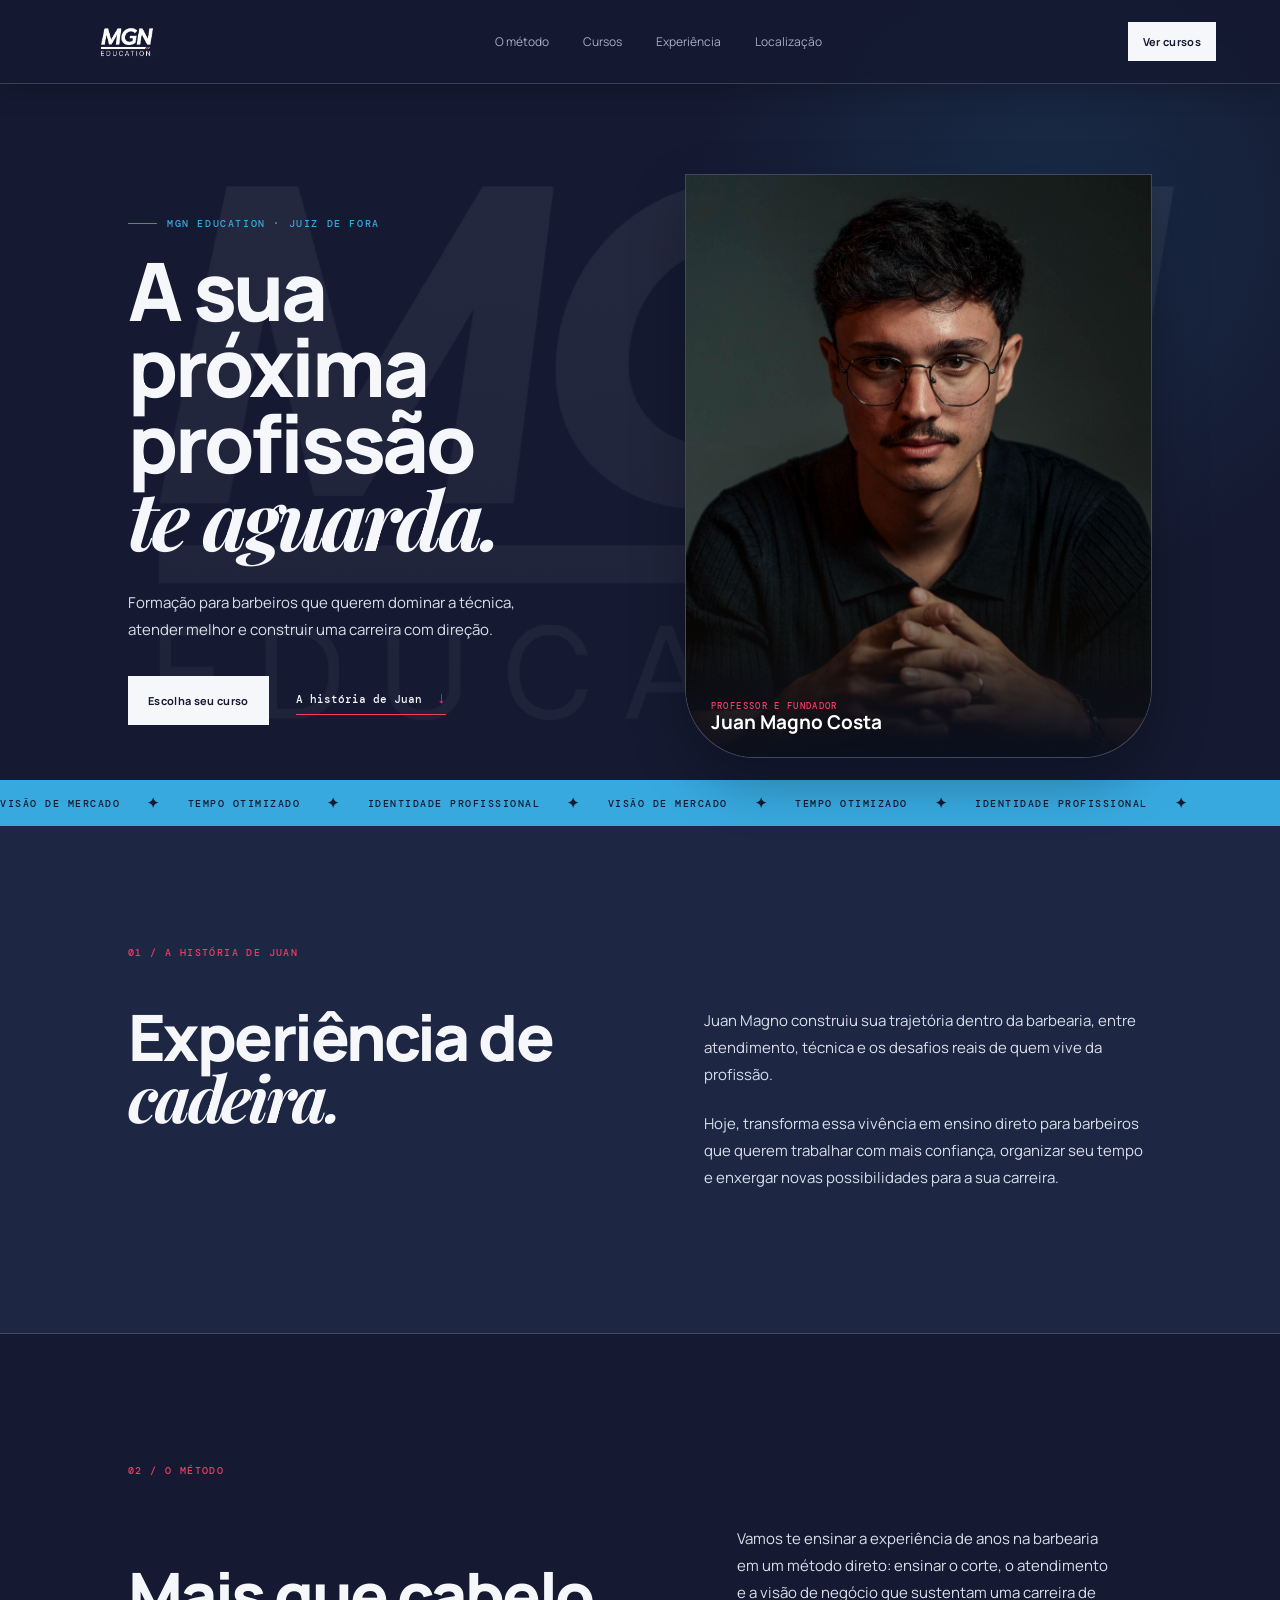
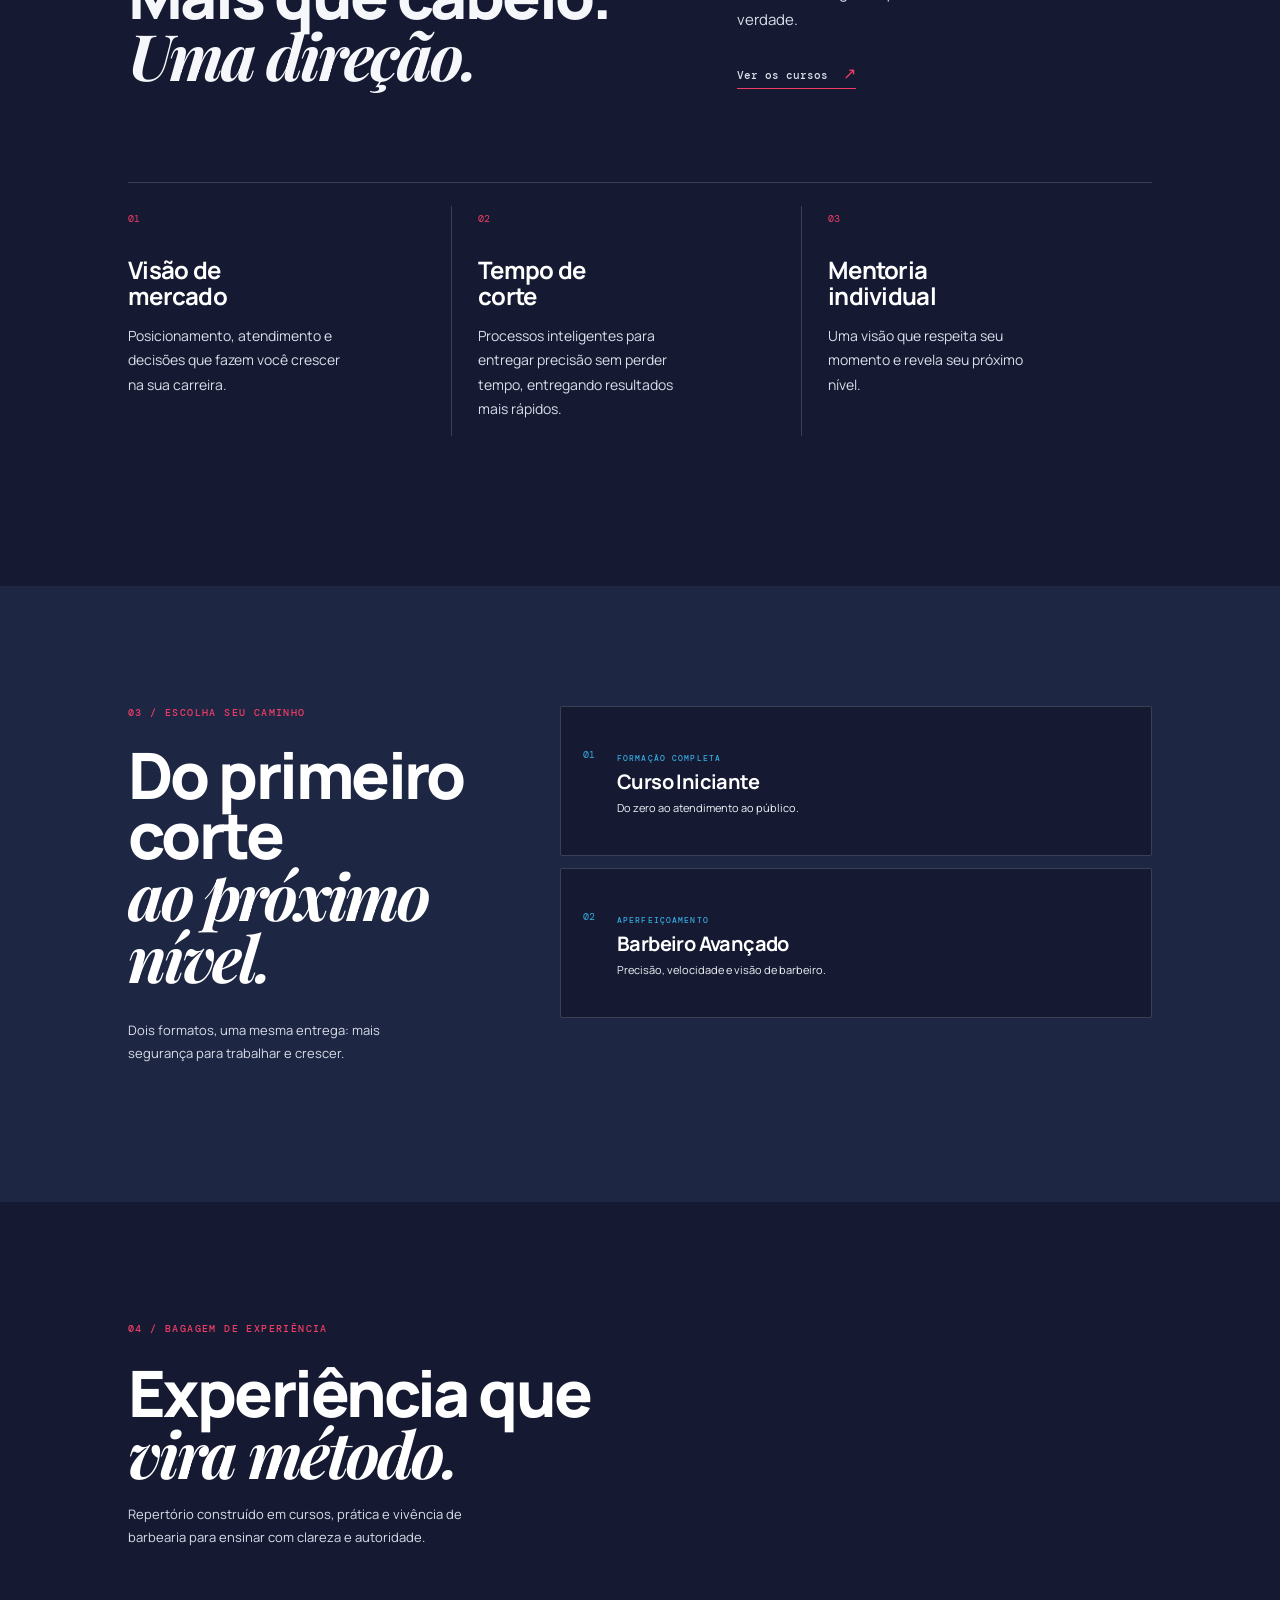
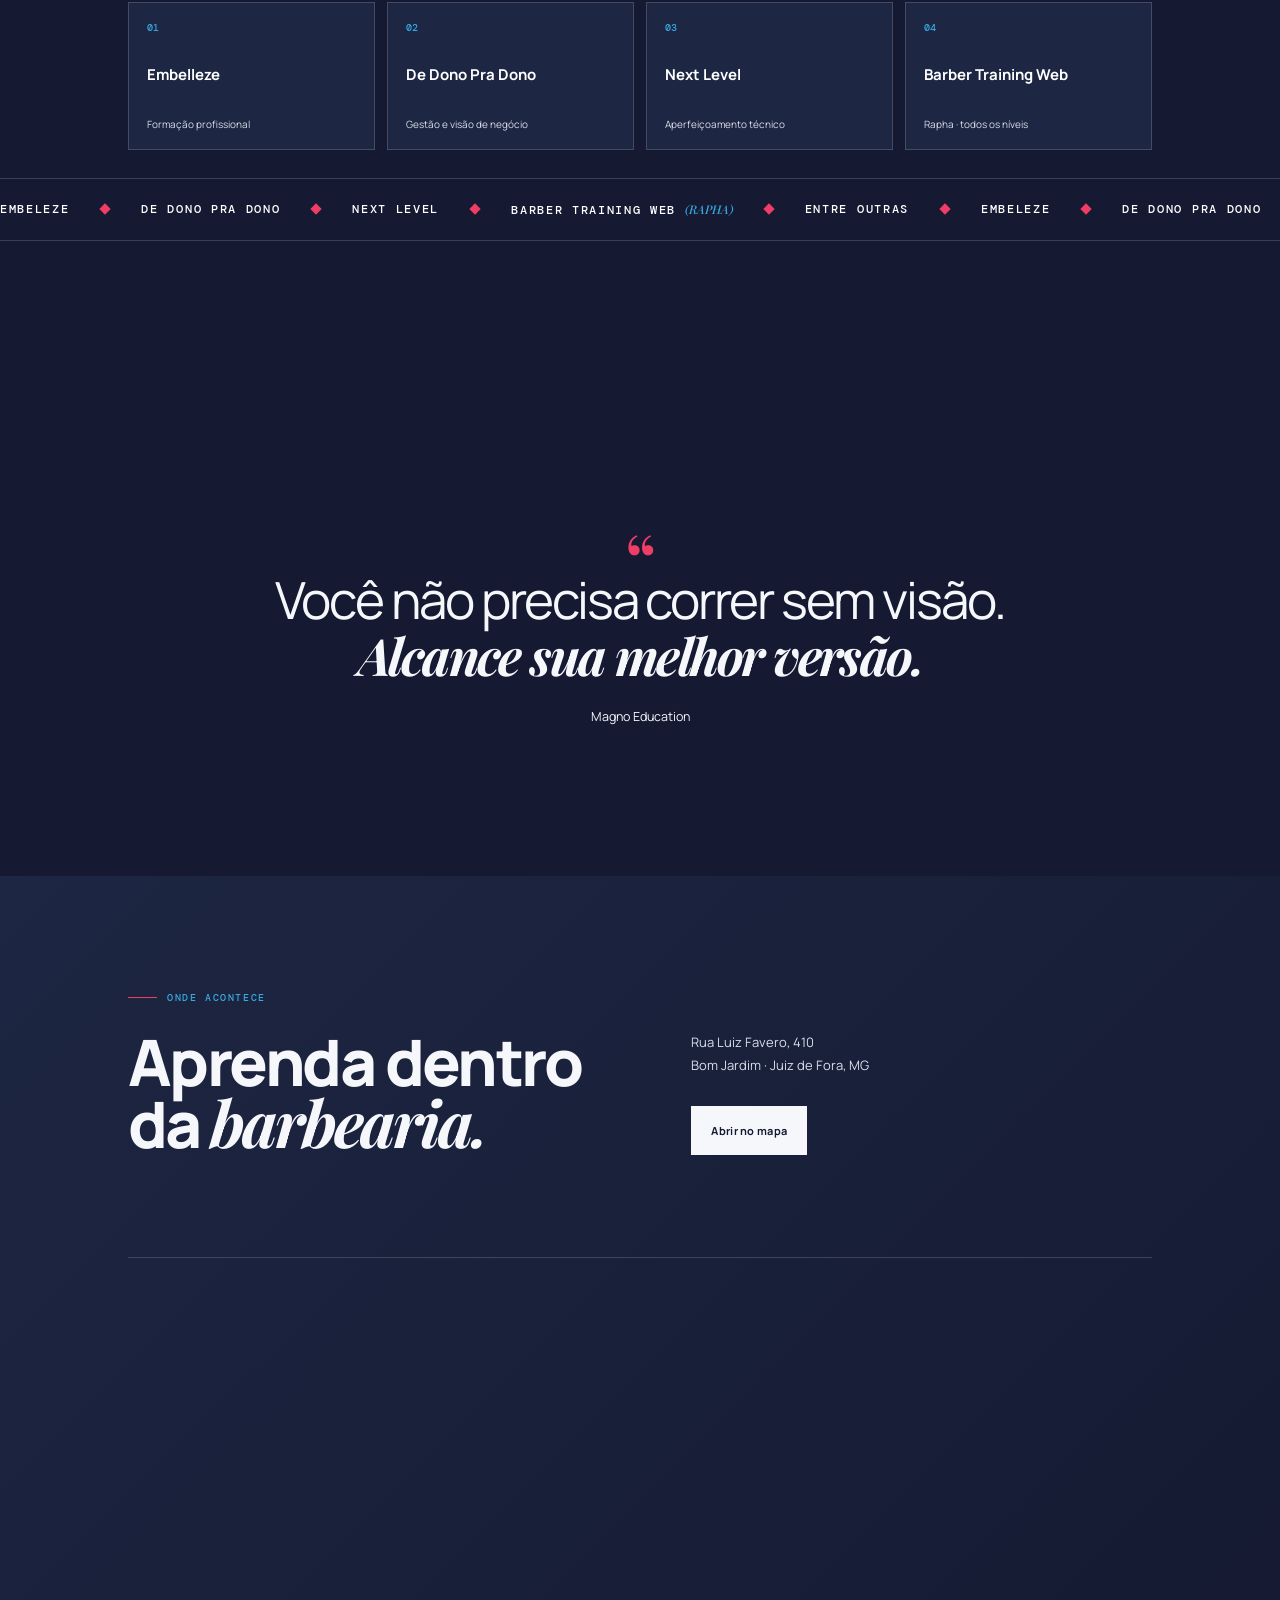
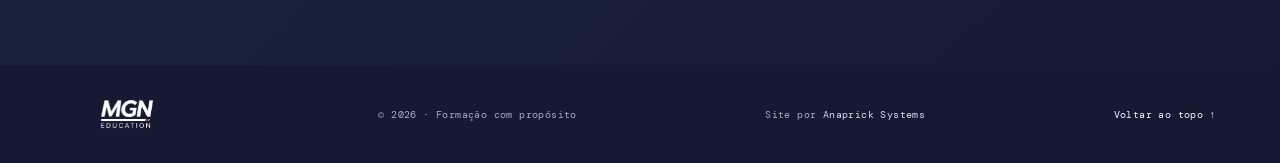
==== commit bd4ee335: "Atualizacão nas fotos" ====
--- a/Front_end/index.html
+++ b/Front_end/index.html
@@ -4,7 +4,7 @@
 <head>
     <meta charset="UTF-8" />
     <meta name="viewport" content="width=device-width, initial-scale=1.0" />
-    <link rel="icon" type="image/png" href="../img/logo-icon.png" />
+    <link rel="icon" type="image/png" href="./img/logo-icon.png" />
     <meta name="description"
         content="Magno Education: formação para barbeiros que querem dominar técnica, tempo e visão de mercado." />
     <title>Magno Education | Corte com direção</title>
@@ -20,7 +20,7 @@
 <body>
     <header class="site-header">
         <a class="brand" href="#top" aria-label="Magno Education, início">
-            <img class="logo-image" src="../img/logo.png" alt="MGN Education" />
+            <img class="logo-image" src="./img/logo.png" alt="MGN Education" />
         </a>
         <nav class="nav-links" aria-label="Navegação principal">
             <a href="#metodo">O método</a>
@@ -28,7 +28,9 @@
             <a href="#formacoes">Experiência</a>
             <a href="#localizacao">Localização</a>
         </nav>
-        <a class="button button-small" href="#cursos">Ver cursos <span>↗</span></a>
+        <a class="button button-small" href="#cursos">Ver cursos 
+            <!-- <span>↗</span> -->
+        </a>
     </header>
 
     <main id="top">
@@ -39,13 +41,15 @@
                 <p class="hero-intro">Formação para barbeiros que querem dominar a técnica, atender melhor e construir
                     uma carreira com direção.</p>
                 <div class="hero-actions">
-                    <a class="button" href="#cursos">Escolha seu curso <span>↘</span></a>
+                    <a class="button" href="#cursos">Escolha seu curso 
+                        <!-- <span>↘</span> -->
+                    </a>
                     <a class="text-link" href="#historia">A história de Juan <span>↓</span></a>
                 </div>
             </div>
             <div class="hero-visual reveal-delay">
                 <div class="portrait-frame">
-                    <img src="../img/juan.JPEG" alt="Juan Magno Costa, professor e fundador da MGN Education" />
+                    <img src="./img/juan.JPEG" alt="Juan Magno Costa, professor e fundador da MGN Education" />
                     <div class="portrait-label"><span>PROFESSOR E FUNDADOR</span><strong>Juan Magno Costa</strong>
                         <!-- <small>Formação para quem vive da barbearia</small> -->
                     </div>
@@ -109,12 +113,14 @@
                 <a class="course" href="curso-iniciante.html"><span class="course-number">01</span>
                     <div><small>FORMAÇÃO COMPLETA</small><strong>Curso Iniciante</strong>
                         <p>Do zero ao atendimento ao público.</p>
-                    </div><span class="course-arrow">↗</span>
+                    </div>
+                    <!-- <span class="course-arrow">↗</span> -->
                 </a>
                 <a class="course" href="curso-avancado.html"><span class="course-number">02</span>
                     <div><small>APERFEIÇOAMENTO</small><strong>Barbeiro Avançado</strong>
                         <p>Precisão, velocidade e visão de barbeiro.</p>
-                    </div><span class="course-arrow">↗</span>
+                    </div>
+                    <!-- <span class="course-arrow">↗</span> -->
                 </a>
             </div>
         </section>
@@ -144,7 +150,8 @@
         <section class="quote-section section-pad">
             <div class="quote-mark">“</div>
             <blockquote>Você não precisa correr sem visão.<br /><em>Alcance sua melhor versão.</em></blockquote>
-            <div class="quote-credit">— Juan Magno<br /><small>Magno Education</small></div>
+            <!-- <div class="quote-credit">— Juan Magno -->
+                <br /><small>Magno Education</small></div>
         </section>
 
         <section class="contact section-pad" id="contato">
@@ -155,7 +162,9 @@
             <div class="contact-side">
                 <p>Rua Luiz Favero, 410<br />Bom Jardim · Juiz de Fora, MG</p><a class="button"
                     href="https://www.google.com/maps/search/?api=1&query=Rua+Luiz+Favero%2C+410%2C+Bom+Jardim%2C+Juiz+de+Fora%2C+MG"
-                    target="_blank" rel="noreferrer">Abrir no mapa <span>↗</span></a>
+                    target="_blank" rel="noreferrer">Abrir no mapa 
+                    <!-- <span>↗</span> -->
+                </a>
             </div>
             <div class="map-wrap"><iframe title="Mapa da MGN Education"
                     src="https://www.google.com/maps?q=Rua+Luiz+Favero,+410,+Bom+Jardim,+Juiz+de+Fora,+MG&output=embed"
@@ -163,7 +172,7 @@
         </section>
     </main>
 
-    <footer class="site-footer"><a class="brand" href="#top"><img class="logo-image" src="../img/logo.png"
+    <footer class="site-footer"><a class="brand" href="#top"><img class="logo-image" src="./img/logo.png"
                 alt="MGN Education" /></a><span>© 2026 · Formação com propósito</span><span>Site por <a
                 href="https://anaprick.vercel.app/" target="_blank" rel="noreferrer">Anaprick Systems</a></span><a
             href="#top">Voltar ao topo ↑</a></footer>
--- a/Front_end/styles.css
+++ b/Front_end/styles.css
@@ -11,7 +11,7 @@
 body {
     background: var(--paper);
     color: var(--ink);
-    background-image: linear-gradient(rgba(17, 23, 45, .9), rgba(17, 23, 45, .96)), url('img/logo-mgn.jpeg');
+    background-image: linear-gradient(rgba(17, 23, 45, .9), rgba(17, 23, 45, .96)), url('./img/logo.png');
     background-size: cover;
     background-attachment: fixed
 }
@@ -75,7 +75,7 @@
     background: var(--paper);
     color: var(--ink);
     font-family: var(--sans);
-    background-image: linear-gradient(rgba(21, 26, 50, .93), rgba(21, 26, 50, .97)), url('img/logo-mgn.jpeg');
+    background-image: linear-gradient(rgba(21, 26, 50, .93), rgba(21, 26, 50, .97)), url('./img/logo.png');
     background-size: cover;
     background-attachment: fixed
 }
--- a/Front_end/brand.css
+++ b/Front_end/brand.css
@@ -30,7 +30,7 @@
     background: var(--paper);
     color: var(--ink);
     font-family: var(--sans);
-    background-image: linear-gradient(rgba(21, 26, 50, .93), rgba(21, 26, 50, .97)), url('../img/logo.png');
+    background-image: linear-gradient(rgba(21, 26, 50, .93), rgba(21, 26, 50, .97)), url('./img/logo.png');
     background-size: cover;
     background-attachment: fixed
 }
@@ -376,6 +376,22 @@
 
 .course-page .course-hero {
     padding-top: 190px
+}
+
+/* Keep the brand background visible on small screens. */
+@media(max-width:700px) {
+    body {
+        background-attachment: scroll;
+        background-position: center top;
+        background-size: auto 100vh;
+        background-repeat: repeat-y
+    }
+
+    .hero,
+    .story,
+    .quote-section {
+        background-color: transparent !important
+    }
 }
 
 .education .course-list {
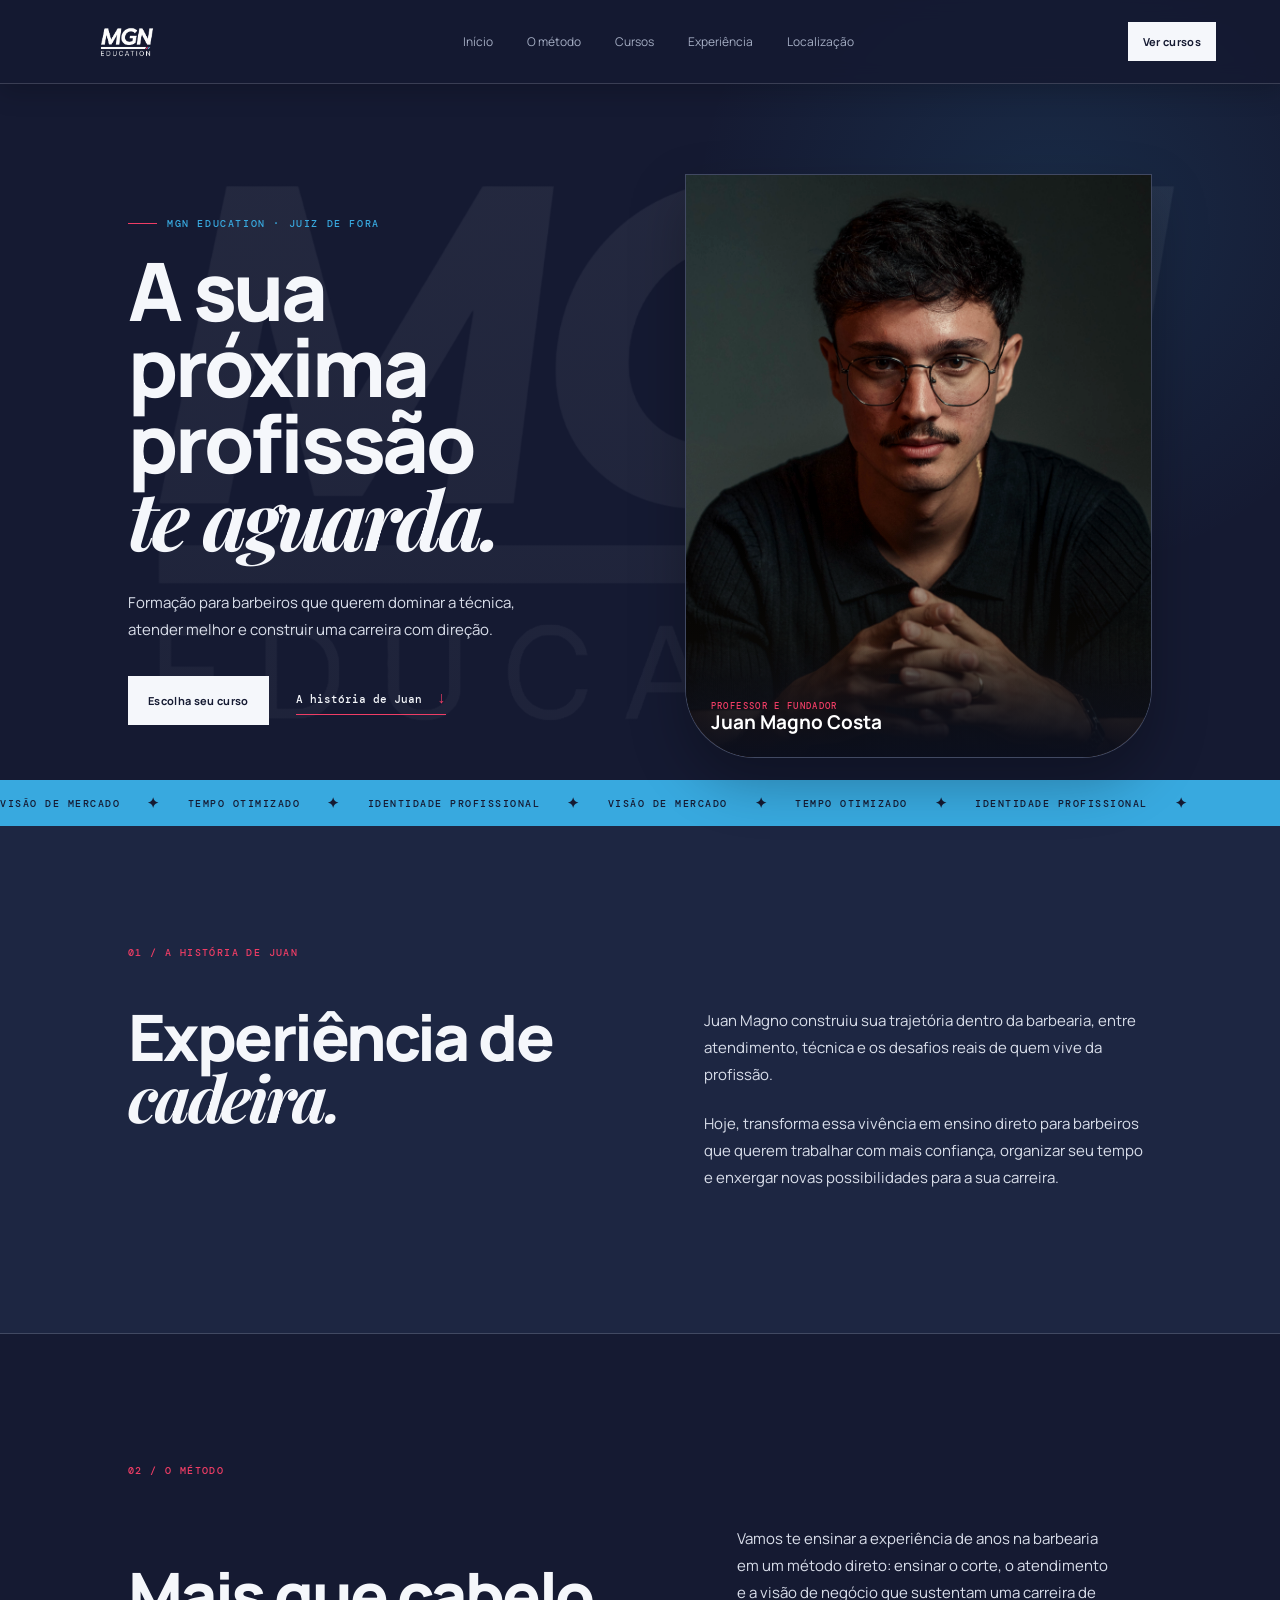
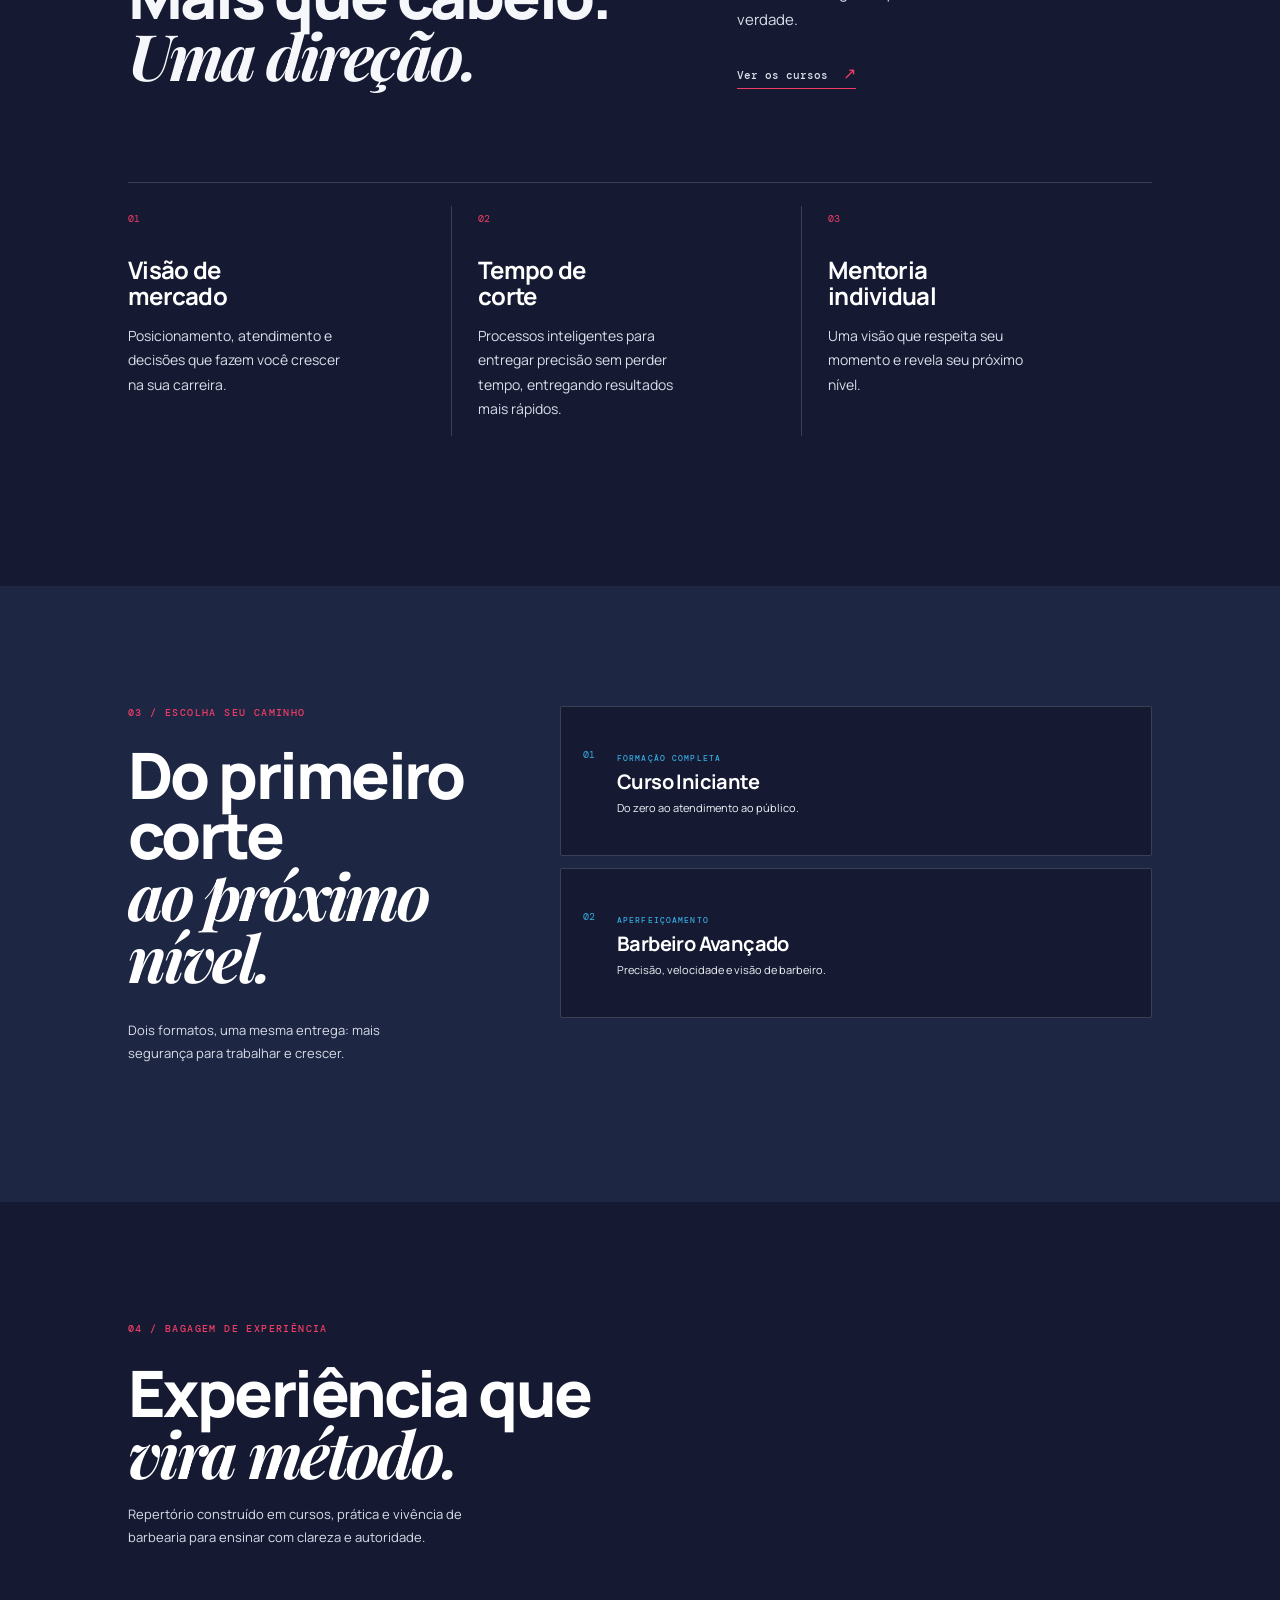
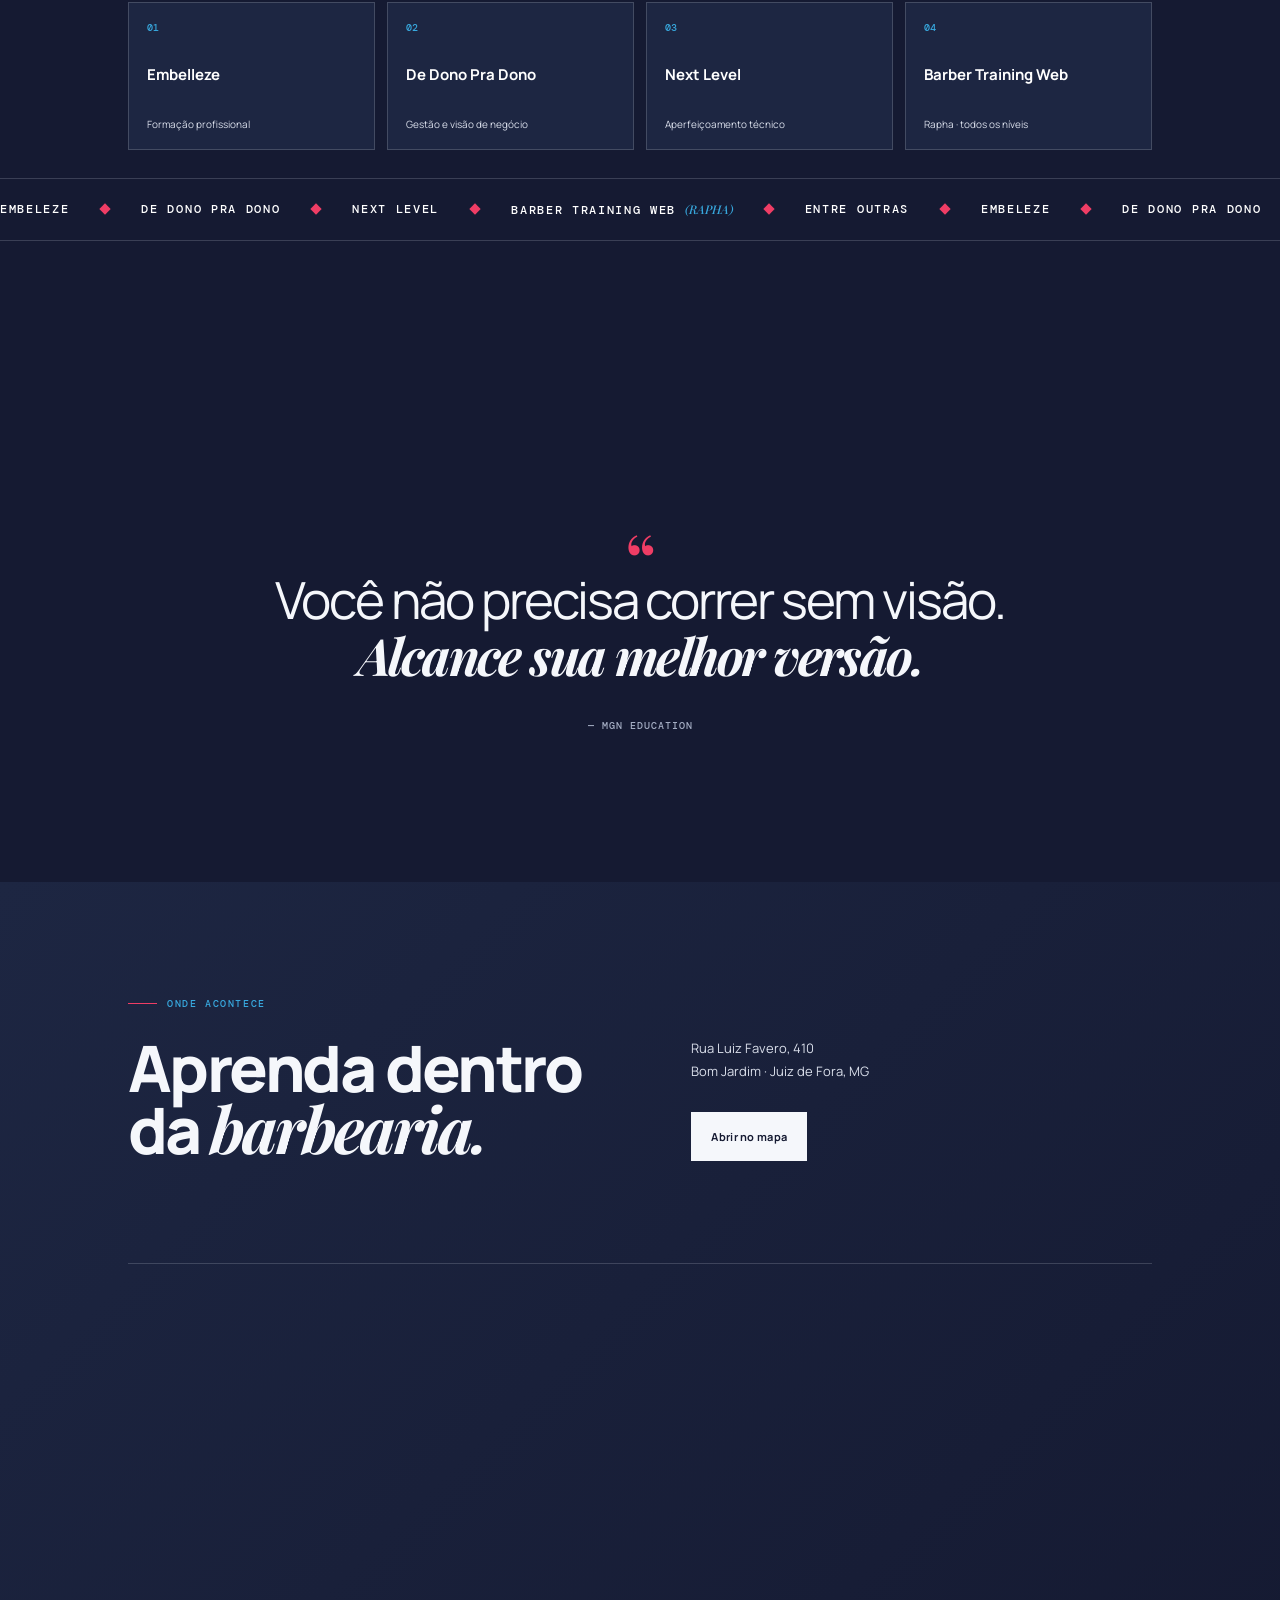
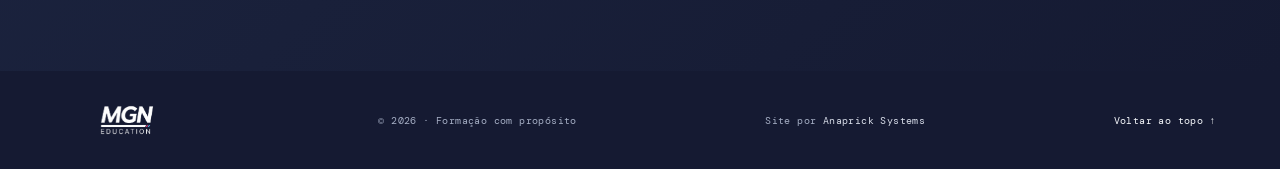
==== commit d3441d86: "Identação final" ====
--- a/Front_end/index.html
+++ b/Front_end/index.html
@@ -4,7 +4,7 @@
 <head>
     <meta charset="UTF-8" />
     <meta name="viewport" content="width=device-width, initial-scale=1.0" />
-    <link rel="icon" type="image/png" href="./img/logo-icon.png" />
+    <link rel="icon" type="image/png" href="img/logo-icon.png" />
     <meta name="description"
         content="Magno Education: formação para barbeiros que querem dominar técnica, tempo e visão de mercado." />
     <title>Magno Education | Corte com direção</title>
@@ -20,9 +20,16 @@
 <body>
     <header class="site-header">
         <a class="brand" href="#top" aria-label="Magno Education, início">
-            <img class="logo-image" src="./img/logo.png" alt="MGN Education" />
+            <img class="logo-image" src="img/logo.png" alt="MGN Education" />
         </a>
-        <nav class="nav-links" aria-label="Navegação principal">
+        <button class="menu-toggle" type="button" aria-expanded="false" aria-controls="primary-navigation">
+            <span></span>
+            <span></span>
+            <span></span>
+            <span class="sr-only">Abrir menu</span>
+        </button>
+        <nav class="nav-links" id="primary-navigation" aria-label="Navegação principal">
+            <a href="#top">Início</a>
             <a href="#metodo">O método</a>
             <a href="#cursos">Cursos</a>
             <a href="#formacoes">Experiência</a>
@@ -49,7 +56,7 @@
             </div>
             <div class="hero-visual reveal-delay">
                 <div class="portrait-frame">
-                    <img src="./img/juan.JPEG" alt="Juan Magno Costa, professor e fundador da MGN Education" />
+                    <img src="img/juan.JPEG" alt="Juan Magno Costa, professor e fundador da MGN Education" />
                     <div class="portrait-label"><span>PROFESSOR E FUNDADOR</span><strong>Juan Magno Costa</strong>
                         <!-- <small>Formação para quem vive da barbearia</small> -->
                     </div>
@@ -150,8 +157,8 @@
         <section class="quote-section section-pad">
             <div class="quote-mark">“</div>
             <blockquote>Você não precisa correr sem visão.<br /><em>Alcance sua melhor versão.</em></blockquote>
-            <!-- <div class="quote-credit">— Juan Magno -->
-                <br /><small>Magno Education</small></div>
+            <div class="quote-credit">— MGN Education
+                <!-- <br /><small>Magno Education</small></div> -->
         </section>
 
         <section class="contact section-pad" id="contato">
@@ -172,7 +179,7 @@
         </section>
     </main>
 
-    <footer class="site-footer"><a class="brand" href="#top"><img class="logo-image" src="./img/logo.png"
+    <footer class="site-footer"><a class="brand" href="#top"><img class="logo-image" src="img/logo.png"
                 alt="MGN Education" /></a><span>© 2026 · Formação com propósito</span><span>Site por <a
                 href="https://anaprick.vercel.app/" target="_blank" rel="noreferrer">Anaprick Systems</a></span><a
             href="#top">Voltar ao topo ↑</a></footer>
--- a/Front_end/styles.css
+++ b/Front_end/styles.css
@@ -11,7 +11,7 @@
 body {
     background: var(--paper);
     color: var(--ink);
-    background-image: linear-gradient(rgba(17, 23, 45, .9), rgba(17, 23, 45, .96)), url('./img/logo.png');
+    background-image: linear-gradient(rgba(17, 23, 45, .9), rgba(17, 23, 45, .96)), url('img/logo.png');
     background-size: cover;
     background-attachment: fixed
 }
@@ -75,7 +75,7 @@
     background: var(--paper);
     color: var(--ink);
     font-family: var(--sans);
-    background-image: linear-gradient(rgba(21, 26, 50, .93), rgba(21, 26, 50, .97)), url('./img/logo.png');
+    background-image: linear-gradient(rgba(21, 26, 50, .93), rgba(21, 26, 50, .97)), url('img/logo.png');
     background-size: cover;
     background-attachment: fixed
 }
@@ -659,6 +659,36 @@
     gap: 34px;
     color: var(--muted);
     font-size: 12px
+}
+
+.menu-toggle {
+    display: none;
+    border: 0;
+    background: transparent;
+    color: var(--ink);
+    cursor: pointer;
+    padding: 8px;
+}
+
+.menu-toggle span:not(.sr-only) {
+    display: block;
+    width: 24px;
+    height: 2px;
+    margin: 5px 0;
+    background: currentColor;
+    transition: transform .2s, opacity .2s;
+}
+
+.sr-only {
+    position: absolute;
+    width: 1px;
+    height: 1px;
+    padding: 0;
+    margin: -1px;
+    overflow: hidden;
+    clip: rect(0, 0, 0, 0);
+    white-space: nowrap;
+    border: 0;
 }
 
 .nav-links a:hover,
@@ -1129,6 +1159,45 @@
         display: none
     }
 
+    .menu-toggle {
+        display: block;
+        margin-left: auto;
+        margin-right: 8px;
+        order: 2;
+    }
+
+    .site-header .nav-links {
+        position: absolute;
+        top: 100%;
+        left: 0;
+        right: 0;
+        flex-direction: column;
+        gap: 0;
+        padding: 8px 6vw 14px;
+        background: rgba(21, 26, 50, .98);
+        border-bottom: 1px solid var(--line);
+    }
+
+    .site-header.menu-open .nav-links {
+        display: flex;
+    }
+
+    .site-header.menu-open .menu-toggle span:nth-child(1) {
+        transform: translateY(7px) rotate(45deg);
+    }
+
+    .site-header.menu-open .menu-toggle span:nth-child(2) {
+        opacity: 0;
+    }
+
+    .site-header.menu-open .menu-toggle span:nth-child(3) {
+        transform: translateY(-7px) rotate(-45deg);
+    }
+
+    .nav-links a {
+        padding: 14px 0;
+    }
+
     .site-header .button-small {
         padding: 10px
     }
--- a/Front_end/brand.css
+++ b/Front_end/brand.css
@@ -30,7 +30,7 @@
     background: var(--paper);
     color: var(--ink);
     font-family: var(--sans);
-    background-image: linear-gradient(rgba(21, 26, 50, .93), rgba(21, 26, 50, .97)), url('./img/logo.png');
+    background-image: linear-gradient(rgba(21, 26, 50, .93), rgba(21, 26, 50, .97)), url('img/logo.png');
     background-size: cover;
     background-attachment: fixed
 }
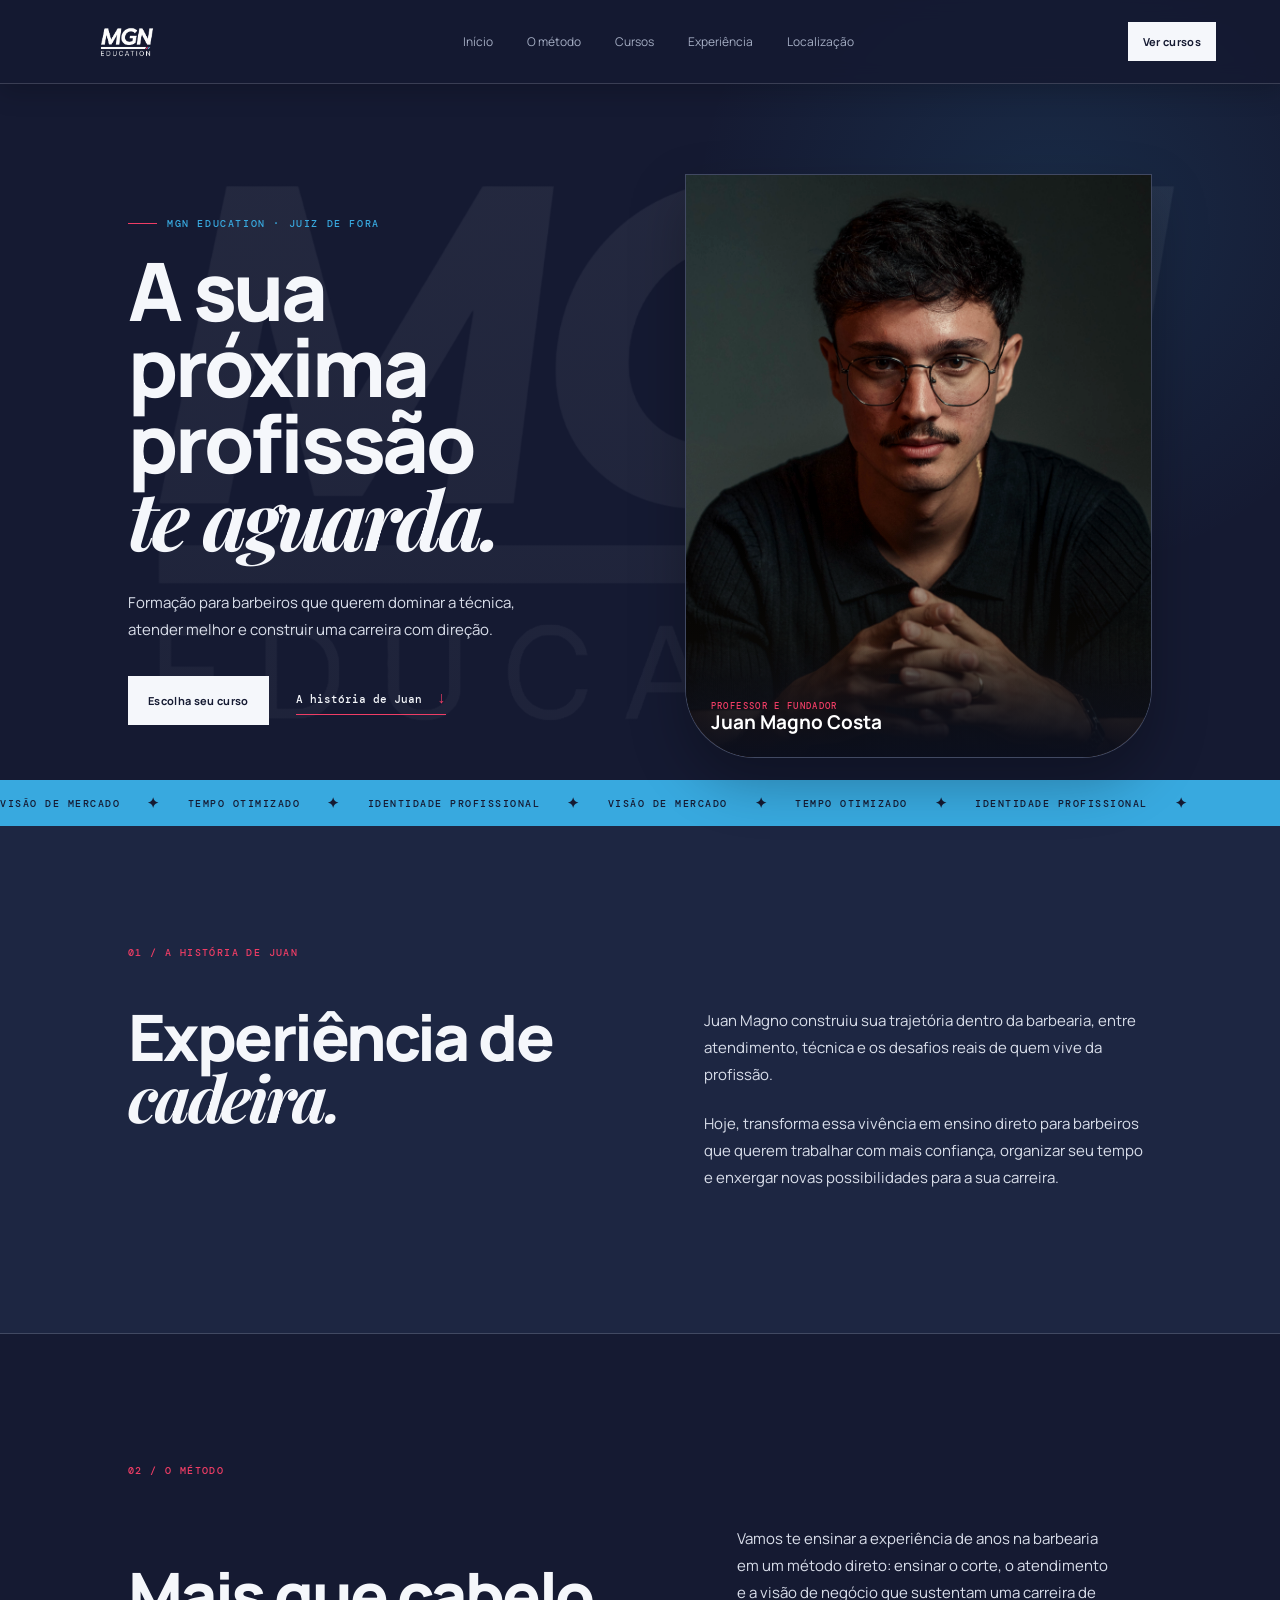
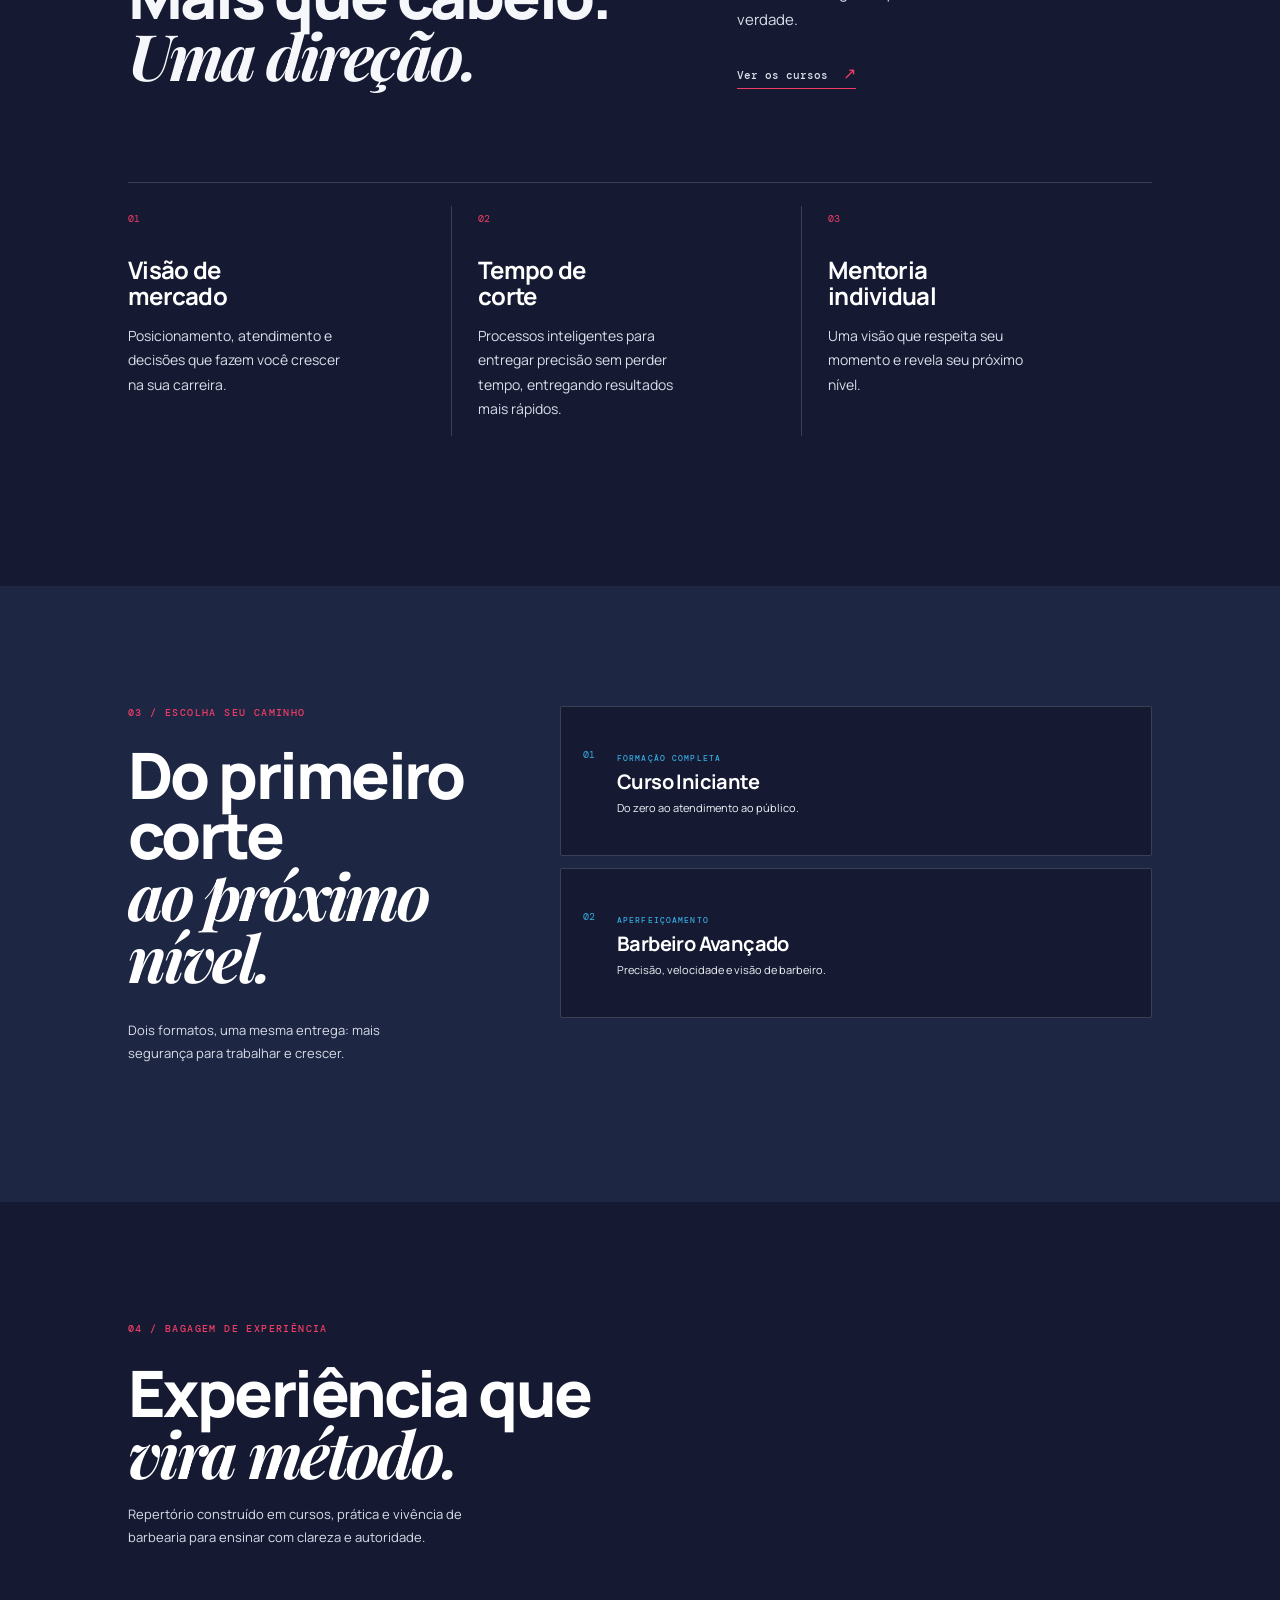
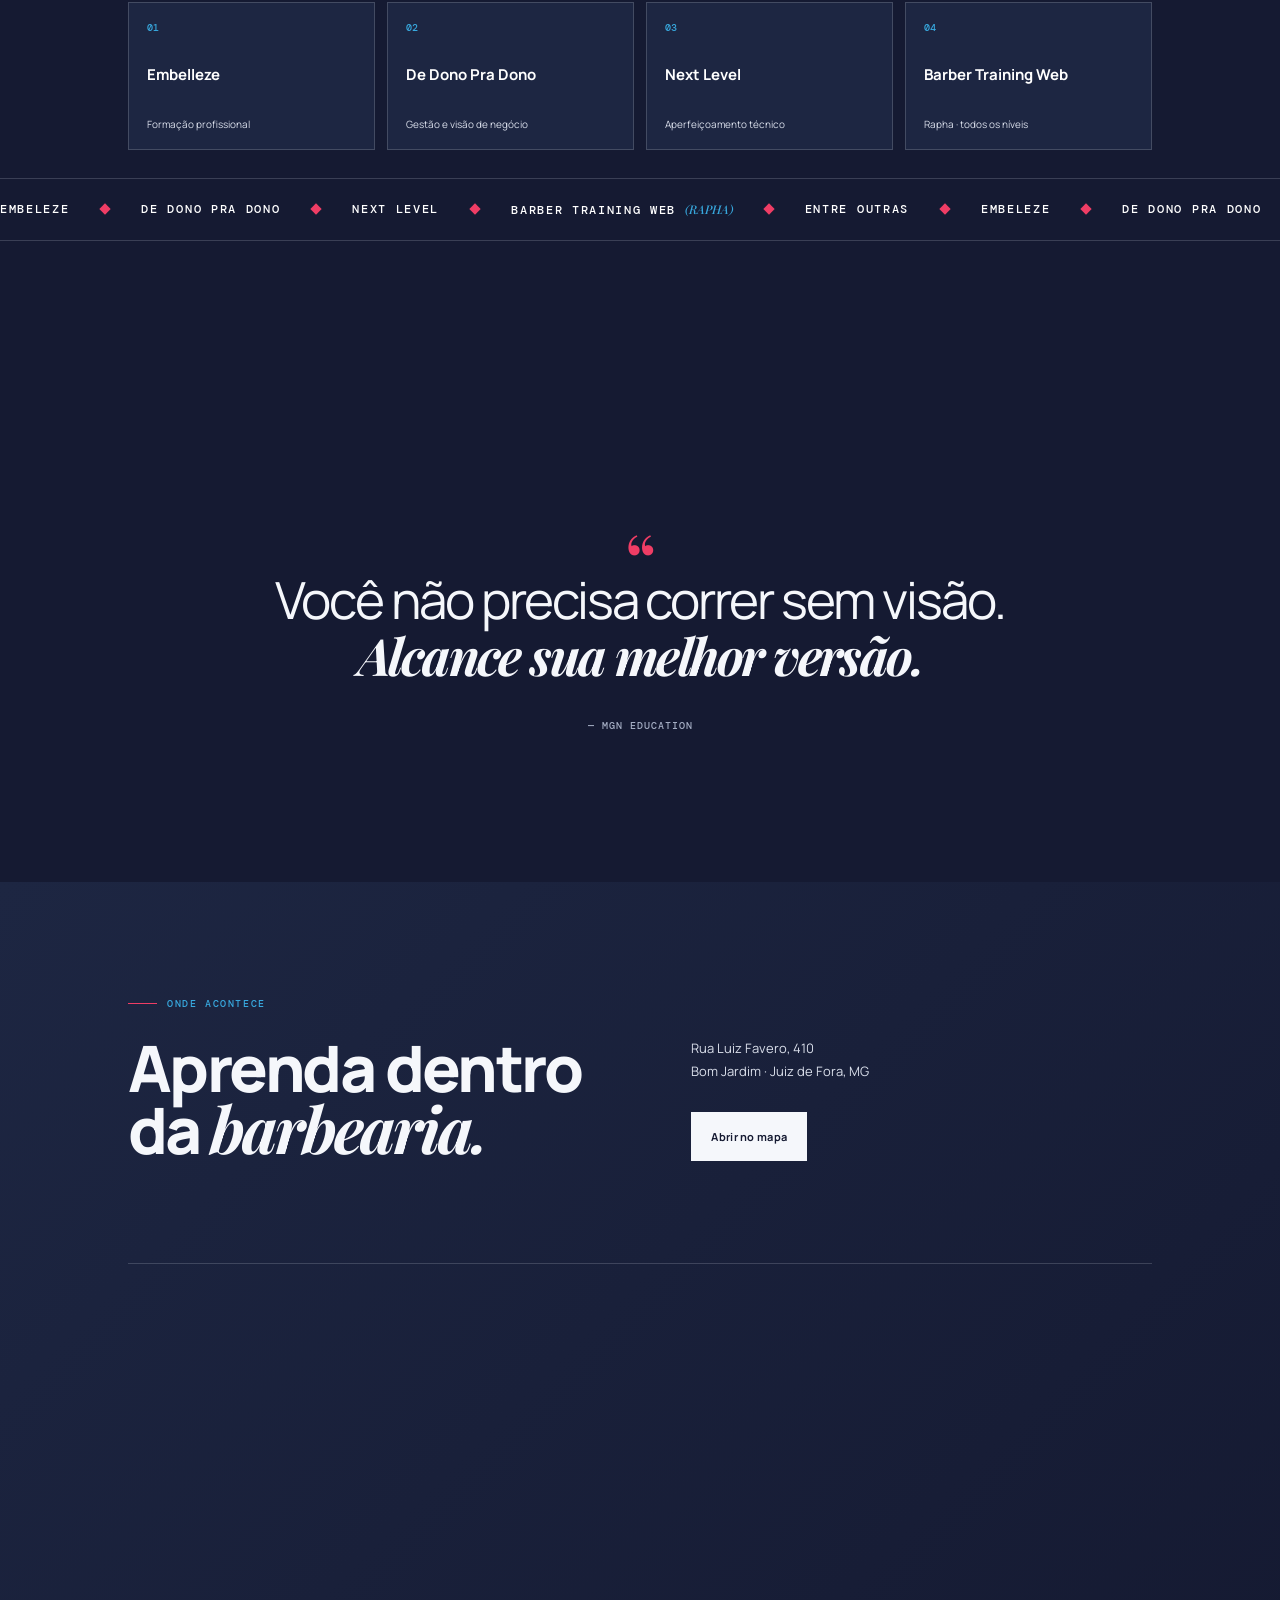
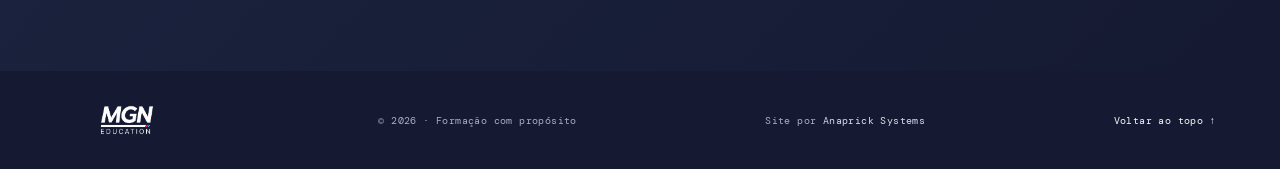
==== commit e0bfdbed: "Magno Education para MGN Education" ====
--- a/Front_end/index.html
+++ b/Front_end/index.html
@@ -6,8 +6,8 @@
     <meta name="viewport" content="width=device-width, initial-scale=1.0" />
     <link rel="icon" type="image/png" href="img/logo-icon.png" />
     <meta name="description"
-        content="Magno Education: formação para barbeiros que querem dominar técnica, tempo e visão de mercado." />
-    <title>Magno Education | Corte com direção</title>
+        content="MGN Education: formação para barbeiros que querem dominar técnica, tempo e visão de mercado." />
+    <title>MGN Education | Corte com direção</title>
     <link rel="preconnect" href="https://fonts.googleapis.com" />
     <link rel="preconnect" href="https://fonts.gstatic.com" crossorigin />
     <link
@@ -19,7 +19,7 @@
 
 <body>
     <header class="site-header">
-        <a class="brand" href="#top" aria-label="Magno Education, início">
+        <a class="brand" href="#top" aria-label="MGN Education, início">
             <img class="logo-image" src="img/logo.png" alt="MGN Education" />
         </a>
         <button class="menu-toggle" type="button" aria-expanded="false" aria-controls="primary-navigation">
@@ -64,7 +64,7 @@
             </div>
         </section>
 
-        <div class="ticker" aria-label="Princípios da Magno Education">
+        <div class="ticker" aria-label="Princípios da MGN Education">
             <div class="ticker-track"><span>VISÃO DE MERCADO</span><b>✦</b><span>TEMPO
                     OTIMIZADO</span><b>✦</b><span>IDENTIDADE PROFISSIONAL</span><b>✦</b><span>VISÃO DE
                     MERCADO</span><b>✦</b><span>TEMPO OTIMIZADO</span><b>✦</b><span>IDENTIDADE
@@ -117,13 +117,13 @@
                 <p>Dois formatos, uma mesma entrega: mais segurança para trabalhar e crescer.</p>
             </div>
             <div class="course-list">
-                <a class="course" href="curso-iniciante.html"><span class="course-number">01</span>
+                <a class="course" href="/curso-iniciante"><span class="course-number">01</span>
                     <div><small>FORMAÇÃO COMPLETA</small><strong>Curso Iniciante</strong>
                         <p>Do zero ao atendimento ao público.</p>
                     </div>
                     <!-- <span class="course-arrow">↗</span> -->
                 </a>
-                <a class="course" href="curso-avancado.html"><span class="course-number">02</span>
+                <a class="course" href="/curso-avancado"><span class="course-number">02</span>
                     <div><small>APERFEIÇOAMENTO</small><strong>Barbeiro Avançado</strong>
                         <p>Precisão, velocidade e visão de barbeiro.</p>
                     </div>
